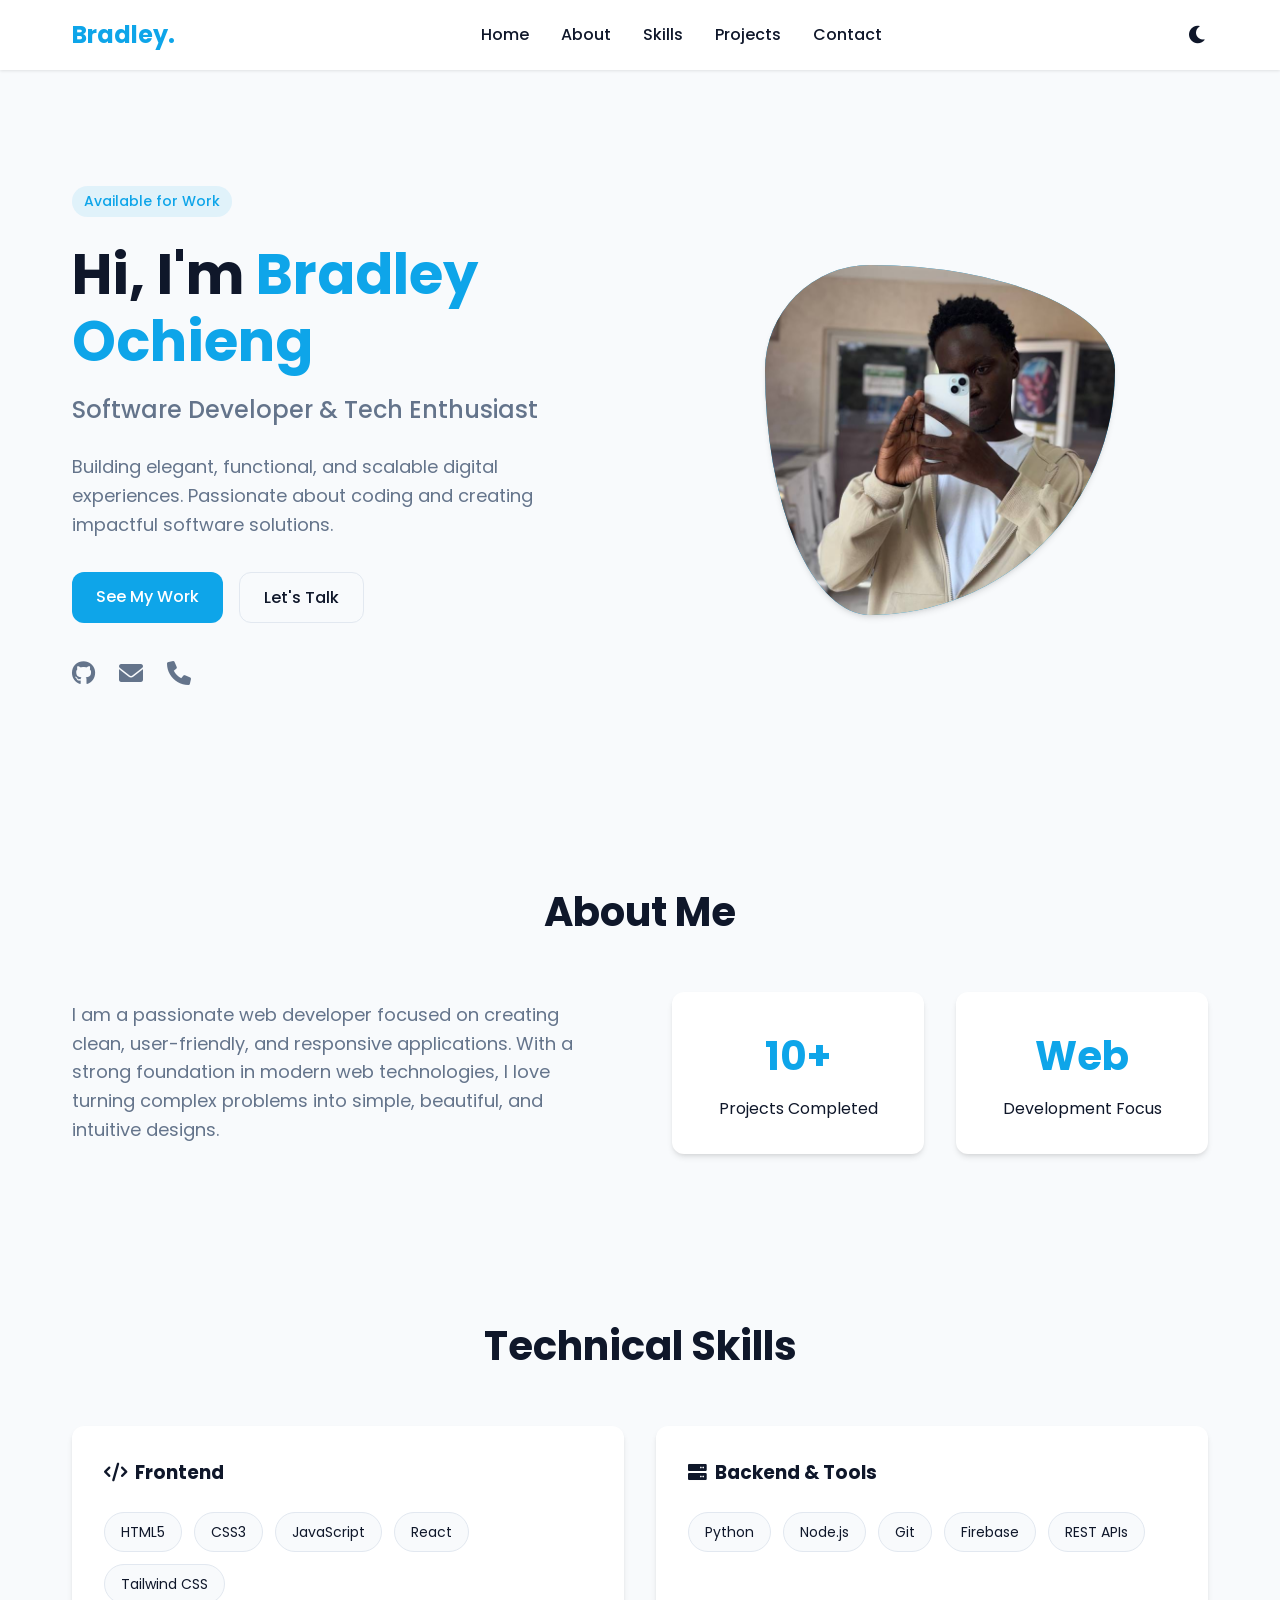
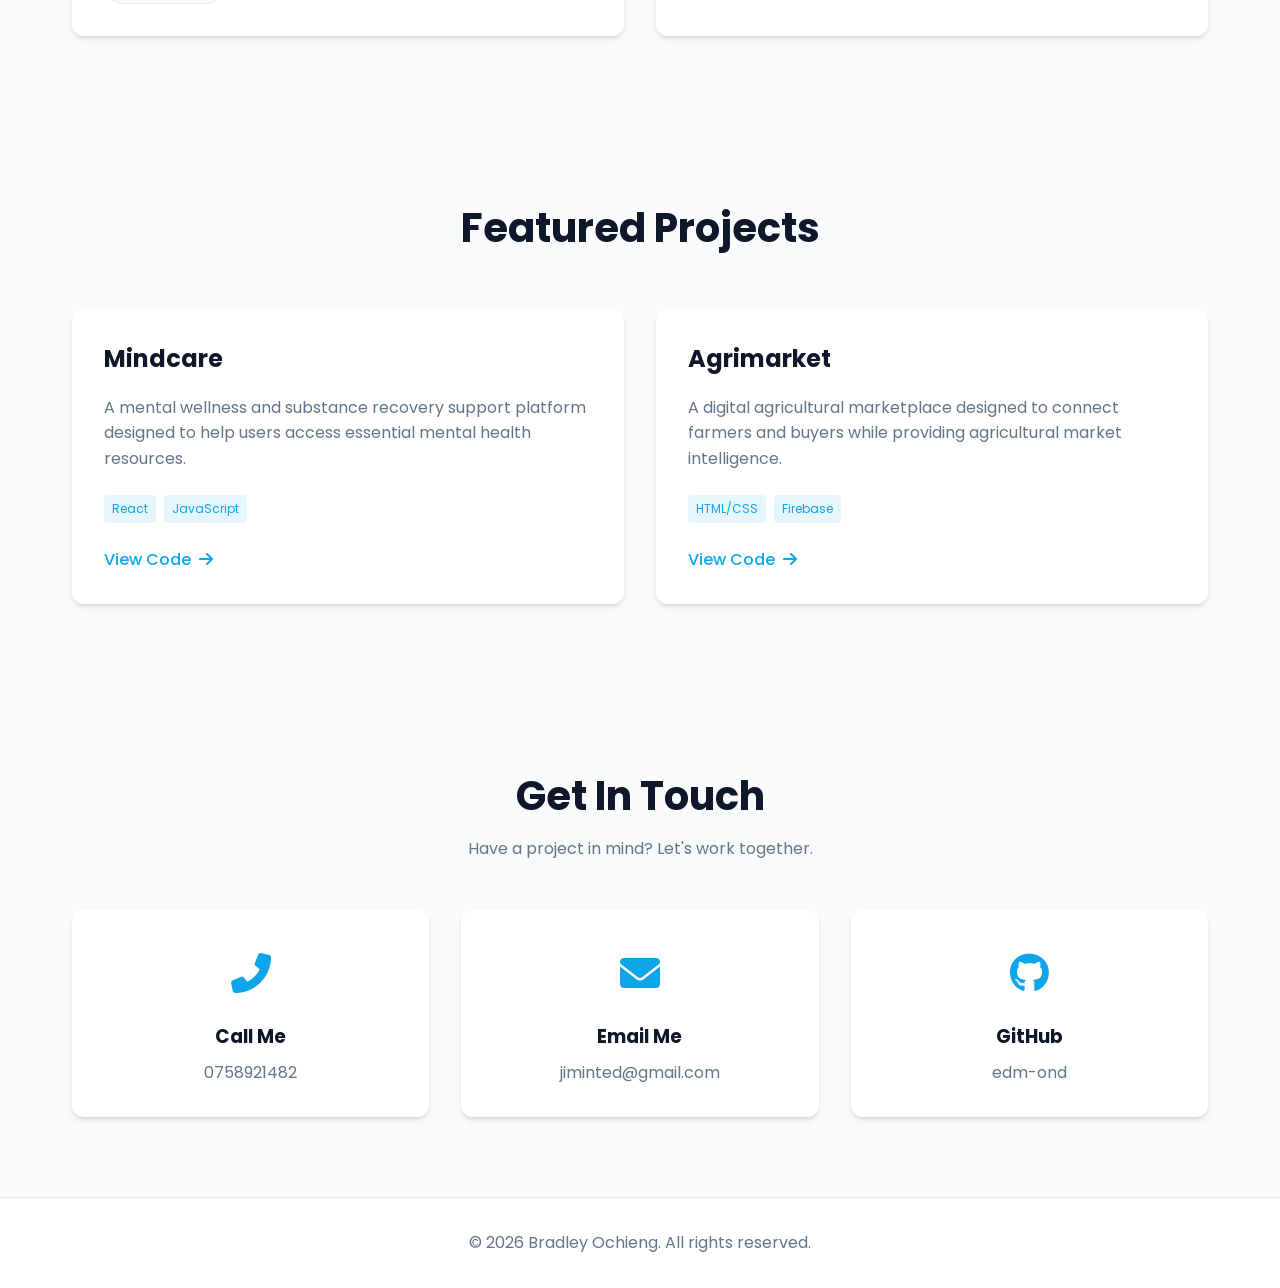
==== index.html @ 35cc216d "Add files via upload" ====
<!DOCTYPE html>
<html lang="en" data-theme="light">

<head>
    <meta charset="UTF-8">
    <meta name="viewport" content="width=device-width, initial-scale=1.0">
    <meta name="description" content="Bradley Ochieng - Web Developer and Software Engineer">
    <meta name="author" content="Bradley Ochieng">

    <title>Bradley Ochieng | Portfolio</title>
    <link rel="stylesheet" href="style.css">
    <link href="https://cdnjs.cloudflare.com/ajax/libs/font-awesome/6.0.0/css/all.min.css" rel="stylesheet">
</head>

<body>
    <header>
        <nav>
            <div class="logo"><a href="#home">Bradley.</a></div>
            <ul class="nav-links">
                <li><a href="#home">Home</a></li>
                <li><a href="#about">About</a></li>
                <li><a href="#skills">Skills</a></li>
                <li><a href="#projects">Projects</a></li>
                <li><a href="#contact">Contact</a></li>
            </ul>
            <div class="nav-controls">
                <button id="theme-toggle" class="theme-toggle" aria-label="Toggle dark mode">
                    <span class="theme-icon"><i class="fas fa-moon"></i></span>
                </button>
                <button class="menu-button" aria-label="Toggle navigation">☰</button>
            </div>
        </nav>
    </header>

    <main>
        <section id="home" class="hero">
            <div class="hero-content">
                <span class="badge">Available for Work</span>
                <h1>Hi, I'm <span class="highlight">Bradley Ochieng</span></h1>
                <h2>Software Developer & Tech Enthusiast</h2>
                <p class="summary">
                    Building elegant, functional, and scalable digital experiences. Passionate about coding and creating impactful software solutions.
                </p>
                <div class="hero-buttons">
                    <a href="#projects" class="btn btn-primary">See My Work</a>
                    <a href="#contact" class="btn btn-outline">Let's Talk</a>
                </div>
                <div class="social-links-hero">
                    <a href="https://github.com/edm-ond" target="_blank"><i class="fab fa-github"></i></a>
                    <a href="mailto:jiminted@gmail.com"><i class="fas fa-envelope"></i></a>
                    <a href="tel:0758921482"><i class="fas fa-phone"></i></a>
                </div>
            </div>
            <div class="hero-image">
                <div class="image-wrapper">
                    <img src="brad.jpeg" alt="Bradley Ochieng">
                </div>
            </div>
        </section>

        <section id="about" class="about">
            <div class="section-header">
                <h2>About Me</h2>
            </div>
            <div class="about-grid">
                <div class="about-text">
                    <p>I am a passionate web developer focused on creating clean, user-friendly, and responsive applications. With a strong foundation in modern web technologies, I love turning complex problems into simple, beautiful, and intuitive designs.</p>
                </div>
                <div class="about-stats">
                    <div class="stat-item">
                        <h3>10+</h3>
                        <p>Projects Completed</p>
                    </div>
                    <div class="stat-item">
                        <h3>Web</h3>
                        <p>Development Focus</p>
                    </div>
                </div>
            </div>
        </section>

        <section id="skills" class="skills">
            <div class="section-header">
                <h2>Technical Skills</h2>
            </div>
            <div class="skills-grid">
                <div class="skill-category">
                    <h3><i class="fas fa-code"></i> Frontend</h3>
                    <div class="skill-tags">
                        <span>HTML5</span>
                        <span>CSS3</span>
                        <span>JavaScript</span>
                        <span>React</span>
                        <span>Tailwind CSS</span>
                    </div>
                </div>
                <div class="skill-category">
                    <h3><i class="fas fa-server"></i> Backend & Tools</h3>
                    <div class="skill-tags">
                        <span>Python</span>
                        <span>Node.js</span>
                        <span>Git</span>
                        <span>Firebase</span>
                        <span>REST APIs</span>
                    </div>
                </div>
            </div>
        </section>

        <section id="projects" class="projects">
            <div class="section-header">
                <h2>Featured Projects</h2>
            </div>
            <div class="project-grid">
                <div class="project-card">
                    <div class="project-content">
                        <h3>Mindcare</h3>
                        <p>A mental wellness and substance recovery support platform designed to help users access essential mental health resources.</p>
                        <div class="tech-stack">
                            <span>React</span>
                            <span>JavaScript</span>
                        </div>
                        <a href="https://github.com/edm-ond" target="_blank" class="project-link">View Code <i class="fas fa-arrow-right"></i></a>
                    </div>
                </div>
                <div class="project-card">
                    <div class="project-content">
                        <h3>Agrimarket</h3>
                        <p>A digital agricultural marketplace designed to connect farmers and buyers while providing agricultural market intelligence.</p>
                        <div class="tech-stack">
                            <span>HTML/CSS</span>
                            <span>Firebase</span>
                        </div>
                        <a href="https://github.com/edm-ond" target="_blank" class="project-link">View Code <i class="fas fa-arrow-right"></i></a>
                    </div>
                </div>
            </div>
        </section>

        <section id="contact" class="contact">
            <div class="section-header">
                <h2>Get In Touch</h2>
                <p>Have a project in mind? Let's work together.</p>
            </div>
            <div class="contact-cards">
                <div class="contact-card">
                    <div class="icon"><i class="fas fa-phone-alt"></i></div>
                    <h3>Call Me</h3>
                    <a href="tel:0758921482">0758921482</a>
                </div>
                <div class="contact-card">
                    <div class="icon"><i class="fas fa-envelope"></i></div>
                    <h3>Email Me</h3>
                    <a href="mailto:jiminted@gmail.com">jiminted@gmail.com</a>
                </div>
                <div class="contact-card">
                    <div class="icon"><i class="fab fa-github"></i></div>
                    <h3>GitHub</h3>
                    <a href="https://github.com/edm-ond" target="_blank">edm-ond</a>
                </div>
            </div>
        </section>
    </main>

    <footer>
        <p>&copy; <span id="year"></span> Bradley Ochieng. All rights reserved.</p>
    </footer>

    <script src="script.js"></script>
</body>
</html>
---- style.css ----
@import url('https://fonts.googleapis.com/css2?family=Poppins:wght@300;400;500;600;700&display=swap');

:root {
    --primary: #0EA5E9; /* Sky Blue */
    --primary-hover: #0284C7;
    --bg: #F8FAFC;
    --surface: #FFFFFF;
    --text: #0F172A;
    --text-muted: #64748B;
    --border: #E2E8F0;
    --radius: 12px;
    --shadow: 0 4px 6px -1px rgb(0 0 0 / 0.1), 0 2px 4px -2px rgb(0 0 0 / 0.1);
}

[data-theme="dark"] {
    --bg: #0F172A;
    --surface: #1E293B;
    --text: #F8FAFC;
    --text-muted: #94A3B8;
    --border: #334155;
    --shadow: 0 4px 6px -1px rgb(0 0 0 / 0.5);
}

* {
    margin: 0;
    padding: 0;
    box-sizing: border-box;
}

body {
    font-family: 'Poppins', sans-serif;
    background-color: var(--bg);
    color: var(--text);
    line-height: 1.6;
    transition: background-color 0.3s, color 0.3s;
}

a {
    text-decoration: none;
    color: inherit;
}

ul {
    list-style: none;
}

/* HEADER */
header {
    position: fixed;
    top: 0;
    width: 100%;
    background-color: var(--surface);
    box-shadow: 0 1px 3px 0 rgb(0 0 0 / 0.1);
    z-index: 1000;
}

nav {
    max-width: 1200px;
    margin: 0 auto;
    padding: 1rem 2rem;
    display: flex;
    justify-content: space-between;
    align-items: center;
}

.logo a {
    font-size: 1.5rem;
    font-weight: 700;
    color: var(--primary);
}

.nav-links {
    display: flex;
    gap: 2rem;
    align-items: center;
}

.nav-links a {
    font-weight: 500;
    transition: color 0.2s;
}

.nav-links a:hover {
    color: var(--primary);
}

.nav-download-btn {
    background-color: var(--primary);
    color: white !important;
    padding: 0.5rem 1.25rem;
    border-radius: 9999px;
}

.nav-controls {
    display: flex;
    align-items: center;
    gap: 1rem;
}

.theme-toggle, .menu-button {
    background: none;
    border: none;
    color: var(--text);
    font-size: 1.25rem;
    cursor: pointer;
}

.menu-button {
    display: none;
}

/* MAIN LAYOUT */
main {
    padding-top: 80px;
}

section {
    max-width: 1200px;
    margin: 0 auto;
    padding: 5rem 2rem;
}

.section-header {
    text-align: center;
    margin-bottom: 3rem;
}

.section-header h2 {
    font-size: 2.5rem;
    color: var(--text);
    margin-bottom: 0.5rem;
}

.section-header p {
    color: var(--text-muted);
}

/* HERO */
.hero {
    display: flex;
    align-items: center;
    justify-content: space-between;
    gap: 4rem;
    min-height: 80vh;
}

.hero-content {
    flex: 1;
}

.badge {
    display: inline-block;
    padding: 0.25rem 0.75rem;
    background-color: rgba(14, 165, 233, 0.1);
    color: var(--primary);
    border-radius: 9999px;
    font-weight: 500;
    font-size: 0.875rem;
    margin-bottom: 1.5rem;
}

.hero h1 {
    font-size: 3.5rem;
    line-height: 1.2;
    margin-bottom: 1rem;
}

.highlight {
    color: var(--primary);
}

.hero h2 {
    font-size: 1.5rem;
    font-weight: 500;
    color: var(--text-muted);
    margin-bottom: 1.5rem;
}

.hero .summary {
    font-size: 1.125rem;
    color: var(--text-muted);
    margin-bottom: 2rem;
    max-width: 500px;
}

.hero-buttons {
    display: flex;
    gap: 1rem;
    margin-bottom: 2rem;
}

.btn {
    padding: 0.75rem 1.5rem;
    border-radius: var(--radius);
    font-weight: 500;
    cursor: pointer;
    transition: all 0.2s;
}

.btn-primary {
    background-color: var(--primary);
    color: white;
}

.btn-primary:hover {
    background-color: var(--primary-hover);
}

.btn-outline {
    border: 1px solid var(--border);
    color: var(--text);
}

.btn-outline:hover {
    background-color: var(--surface);
    border-color: var(--text);
}

.social-links-hero {
    display: flex;
    gap: 1.5rem;
    font-size: 1.5rem;
}

.social-links-hero a {
    color: var(--text-muted);
    transition: color 0.2s;
}

.social-links-hero a:hover {
    color: var(--primary);
}

.hero-image {
    flex: 1;
    display: flex;
    justify-content: center;
}

.image-wrapper {
    position: relative;
    width: 350px;
    height: 350px;
    border-radius: 30% 70% 70% 30% / 30% 30% 70% 70%;
    overflow: hidden;
    box-shadow: var(--shadow);
    background-color: var(--primary);
}

.image-wrapper img {
    width: 100%;
    height: 100%;
    object-fit: cover;
}

/* ABOUT */
.about-grid {
    display: grid;
    grid-template-columns: 1fr 1fr;
    gap: 4rem;
    align-items: center;
}

.about-text {
    font-size: 1.125rem;
    color: var(--text-muted);
}

.about-stats {
    display: grid;
    grid-template-columns: 1fr 1fr;
    gap: 2rem;
}

.stat-item {
    background-color: var(--surface);
    padding: 2rem;
    border-radius: var(--radius);
    text-align: center;
    box-shadow: var(--shadow);
}

.stat-item h3 {
    font-size: 2.5rem;
    color: var(--primary);
    margin-bottom: 0.5rem;
}

/* SKILLS */
.skills-grid {
    display: grid;
    grid-template-columns: repeat(auto-fit, minmax(300px, 1fr));
    gap: 2rem;
}

.skill-category {
    background-color: var(--surface);
    padding: 2rem;
    border-radius: var(--radius);
    box-shadow: var(--shadow);
}

.skill-category h3 {
    margin-bottom: 1.5rem;
    display: flex;
    align-items: center;
    gap: 0.5rem;
}

.skill-tags {
    display: flex;
    flex-wrap: wrap;
    gap: 0.75rem;
}

.skill-tags span {
    background-color: var(--bg);
    padding: 0.5rem 1rem;
    border-radius: 9999px;
    font-size: 0.875rem;
    border: 1px solid var(--border);
}

/* PROJECTS */
.project-grid {
    display: grid;
    grid-template-columns: repeat(auto-fit, minmax(350px, 1fr));
    gap: 2rem;
}

.project-card {
    background-color: var(--surface);
    border-radius: var(--radius);
    overflow: hidden;
    box-shadow: var(--shadow);
    transition: transform 0.3s;
}

.project-card:hover {
    transform: translateY(-5px);
}

.project-content {
    padding: 2rem;
}

.project-content h3 {
    font-size: 1.5rem;
    margin-bottom: 1rem;
}

.project-content p {
    color: var(--text-muted);
    margin-bottom: 1.5rem;
}

.tech-stack {
    display: flex;
    gap: 0.5rem;
    margin-bottom: 1.5rem;
}

.tech-stack span {
    font-size: 0.75rem;
    padding: 0.25rem 0.5rem;
    background-color: rgba(14, 165, 233, 0.1);
    color: var(--primary);
    border-radius: 4px;
}

.project-link {
    color: var(--primary);
    font-weight: 500;
    display: flex;
    align-items: center;
    gap: 0.5rem;
}

/* CONTACT */
.contact-cards {
    display: grid;
    grid-template-columns: repeat(auto-fit, minmax(250px, 1fr));
    gap: 2rem;
}

.contact-card {
    background-color: var(--surface);
    padding: 2rem;
    border-radius: var(--radius);
    text-align: center;
    box-shadow: var(--shadow);
}

.contact-card .icon {
    font-size: 2.5rem;
    color: var(--primary);
    margin-bottom: 1rem;
}

.contact-card h3 {
    margin-bottom: 0.5rem;
}

.contact-card a {
    color: var(--text-muted);
}

/* FOOTER */
footer {
    text-align: center;
    padding: 2rem;
    background-color: var(--surface);
    color: var(--text-muted);
    border-top: 1px solid var(--border);
}

/* RESPONSIVE */
@media (max-width: 768px) {
    .menu-button {
        display: block;
    }
    
    .nav-links {
        display: none;
        position: absolute;
        top: 100%;
        left: 0;
        width: 100%;
        background-color: var(--surface);
        flex-direction: column;
        padding: 2rem;
        box-shadow: var(--shadow);
    }
    
    .nav-links.active {
        display: flex;
    }

    .hero {
        flex-direction: column-reverse;
        text-align: center;
    }
    
    .hero-buttons, .social-links-hero {
        justify-content: center;
    }

    .about-grid {
        grid-template-columns: 1fr;
    }
}
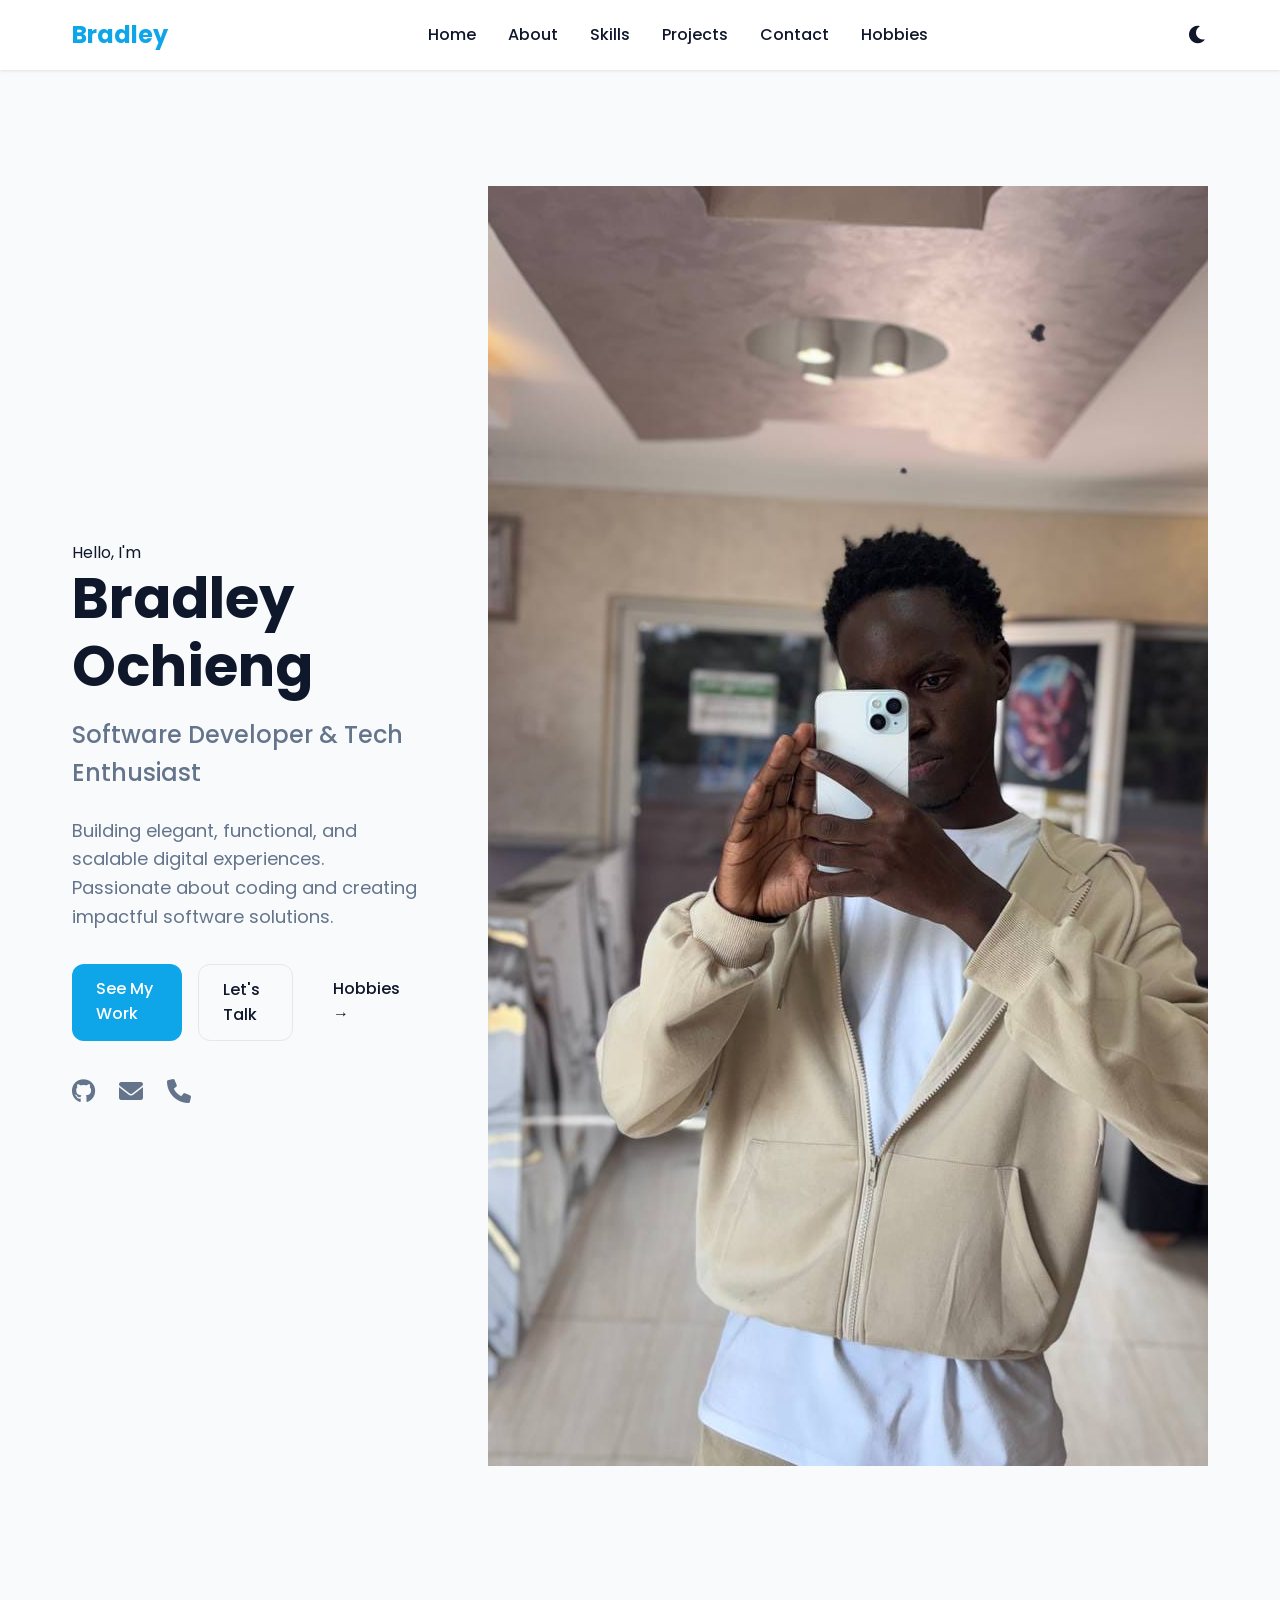
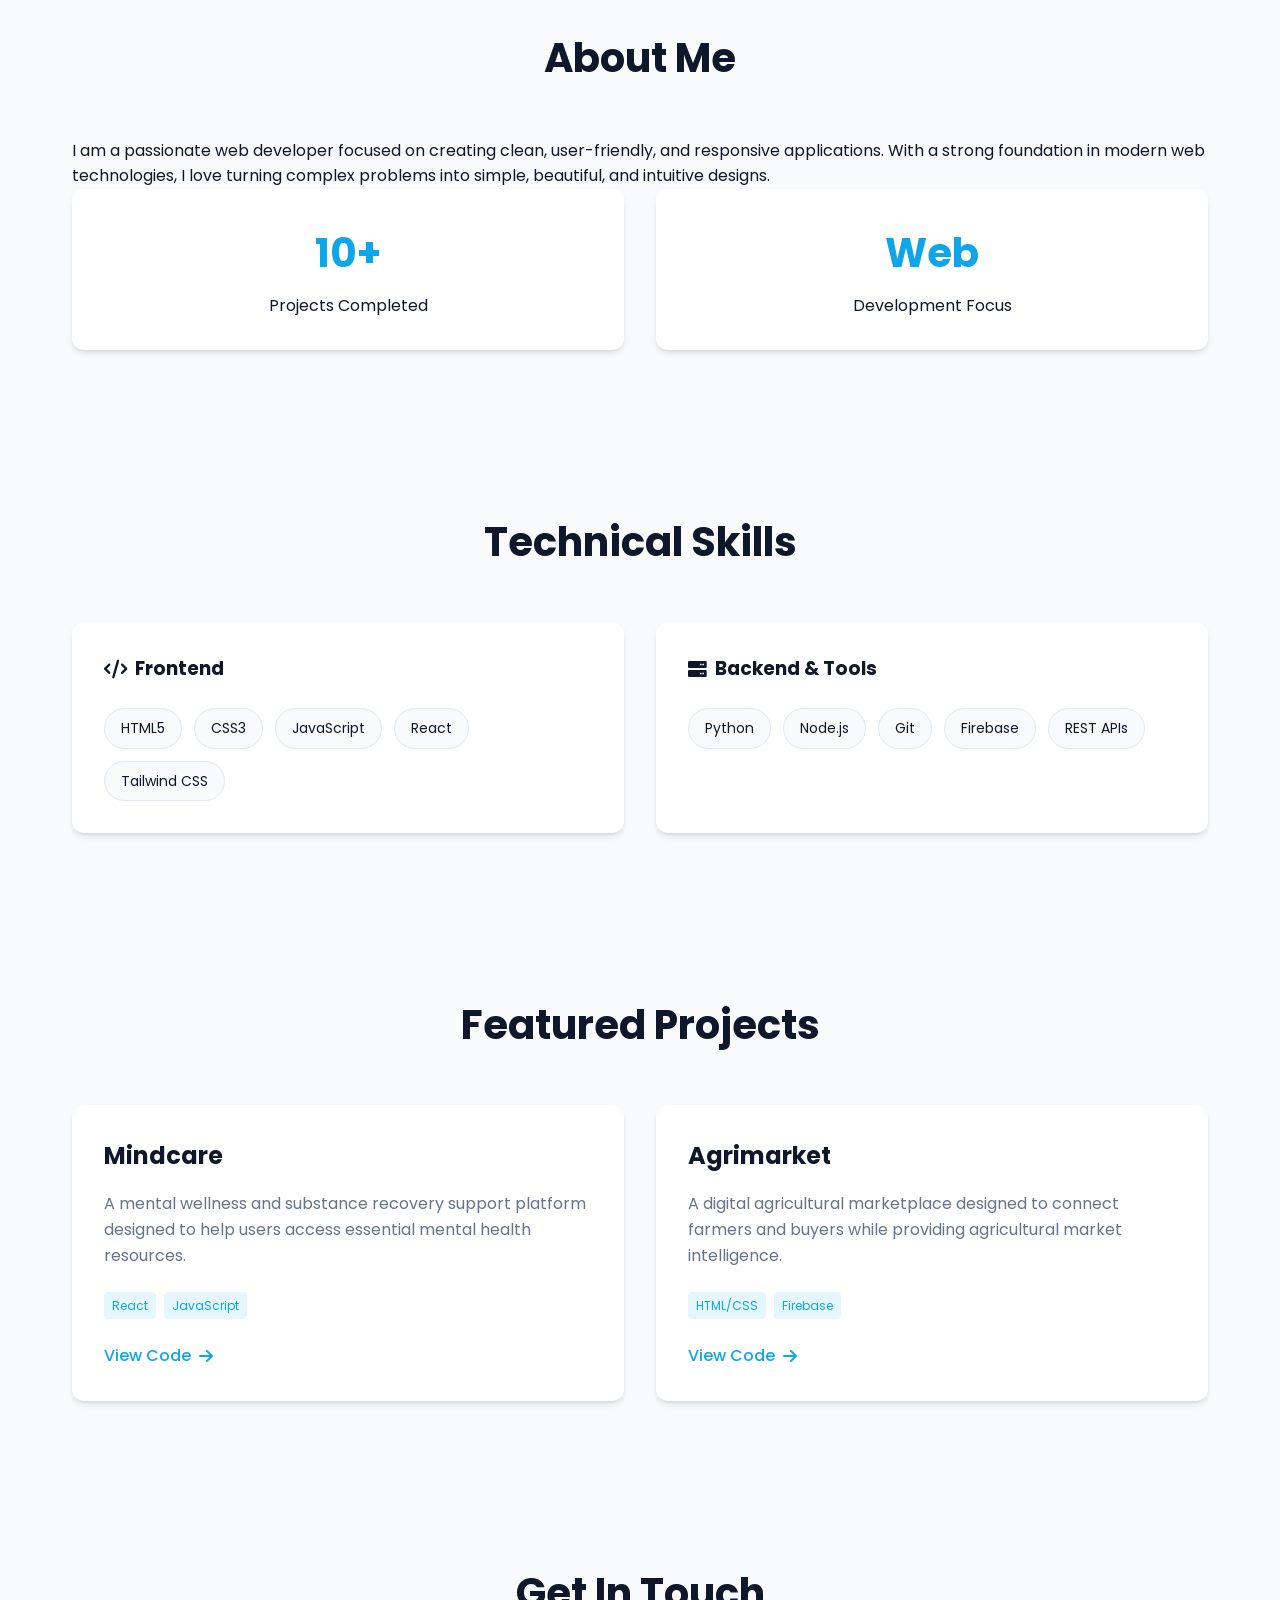
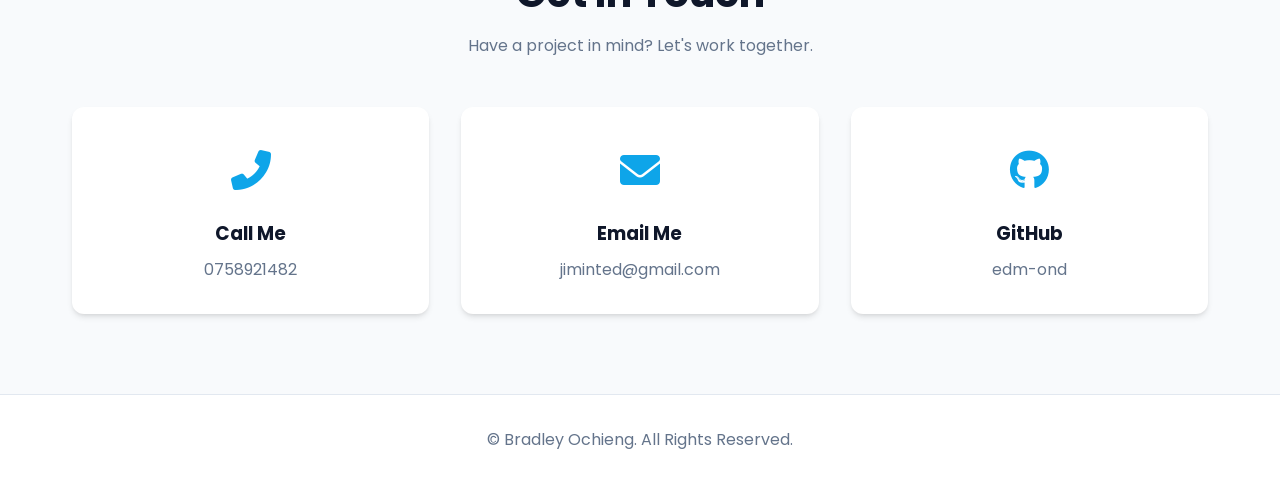
==== commit 6addc358: "Redesign Bradley portfolio homepage" ====
--- a/index.html
+++ b/index.html
@@ -1,171 +1,83 @@
 <!DOCTYPE html>
 <html lang="en" data-theme="light">
-
 <head>
     <meta charset="UTF-8">
     <meta name="viewport" content="width=device-width, initial-scale=1.0">
     <meta name="description" content="Bradley Ochieng - Web Developer and Software Engineer">
     <meta name="author" content="Bradley Ochieng">
-
     <title>Bradley Ochieng | Portfolio</title>
     <link rel="stylesheet" href="style.css">
     <link href="https://cdnjs.cloudflare.com/ajax/libs/font-awesome/6.0.0/css/all.min.css" rel="stylesheet">
 </head>
-
 <body>
     <header>
         <nav>
-            <div class="logo"><a href="#home">Bradley.</a></div>
+            <div class="logo"><a href="#home">Bradley</a></div>
+            <button class="menu-button" aria-label="Toggle navigation menu" aria-expanded="false">☰</button>
             <ul class="nav-links">
                 <li><a href="#home">Home</a></li>
                 <li><a href="#about">About</a></li>
                 <li><a href="#skills">Skills</a></li>
                 <li><a href="#projects">Projects</a></li>
                 <li><a href="#contact">Contact</a></li>
+                <li><a href="hobbies.html">Hobbies</a></li>
             </ul>
-            <div class="nav-controls">
-                <button id="theme-toggle" class="theme-toggle" aria-label="Toggle dark mode">
-                    <span class="theme-icon"><i class="fas fa-moon"></i></span>
-                </button>
-                <button class="menu-button" aria-label="Toggle navigation">☰</button>
-            </div>
+            <button id="theme-toggle" class="theme-toggle" aria-label="Toggle dark mode"><span class="theme-icon"><i class="fas fa-moon"></i></span></button>
         </nav>
     </header>
-
+    <div class="site-name-banner" aria-label="Bradley Ochieng"><p>Bradley Ochieng</p></div>
     <main>
         <section id="home" class="hero">
             <div class="hero-content">
-                <span class="badge">Available for Work</span>
-                <h1>Hi, I'm <span class="highlight">Bradley Ochieng</span></h1>
-                <h2>Software Developer & Tech Enthusiast</h2>
-                <p class="summary">
-                    Building elegant, functional, and scalable digital experiences. Passionate about coding and creating impactful software solutions.
-                </p>
+                <p class="greeting">Hello, I'm</p>
+                <h1>Bradley Ochieng</h1>
+                <h2>Software Developer &amp; Tech Enthusiast</h2>
+                <p class="summary">Building elegant, functional, and scalable digital experiences. Passionate about coding and creating impactful software solutions.</p>
                 <div class="hero-buttons">
                     <a href="#projects" class="btn btn-primary">See My Work</a>
                     <a href="#contact" class="btn btn-outline">Let's Talk</a>
+                    <a href="hobbies.html" class="btn btn-text">Hobbies →</a>
                 </div>
-                <div class="social-links-hero">
-                    <a href="https://github.com/edm-ond" target="_blank"><i class="fab fa-github"></i></a>
-                    <a href="mailto:jiminted@gmail.com"><i class="fas fa-envelope"></i></a>
-                    <a href="tel:0758921482"><i class="fas fa-phone"></i></a>
+                <div class="social-links-hero" aria-label="Bradley's links">
+                    <a href="https://github.com/edm-ond" target="_blank" rel="noopener" aria-label="GitHub"><i class="fab fa-github"></i></a>
+                    <a href="mailto:jiminted@gmail.com" aria-label="Email Bradley"><i class="fas fa-envelope"></i></a>
+                    <a href="tel:0758921482" aria-label="Call Bradley"><i class="fas fa-phone"></i></a>
                 </div>
             </div>
-            <div class="hero-image">
-                <div class="image-wrapper">
-                    <img src="brad.jpeg" alt="Bradley Ochieng">
-                </div>
+            <div class="hero-image"><img src="brad.jpeg" alt="Bradley Ochieng"></div>
+        </section>
+        <section id="about" class="about">
+            <div class="section-header"><h2>About Me</h2></div>
+            <div class="about-content"><p>I am a passionate web developer focused on creating clean, user-friendly, and responsive applications. With a strong foundation in modern web technologies, I love turning complex problems into simple, beautiful, and intuitive designs.</p></div>
+            <div class="about-stats">
+                <div class="stat-item"><h3>10+</h3><p>Projects Completed</p></div>
+                <div class="stat-item"><h3>Web</h3><p>Development Focus</p></div>
             </div>
         </section>
-
-        <section id="about" class="about">
-            <div class="section-header">
-                <h2>About Me</h2>
-            </div>
-            <div class="about-grid">
-                <div class="about-text">
-                    <p>I am a passionate web developer focused on creating clean, user-friendly, and responsive applications. With a strong foundation in modern web technologies, I love turning complex problems into simple, beautiful, and intuitive designs.</p>
-                </div>
-                <div class="about-stats">
-                    <div class="stat-item">
-                        <h3>10+</h3>
-                        <p>Projects Completed</p>
-                    </div>
-                    <div class="stat-item">
-                        <h3>Web</h3>
-                        <p>Development Focus</p>
-                    </div>
-                </div>
+        <section id="skills" class="skills">
+            <div class="section-header"><h2>Technical Skills</h2></div>
+            <div class="skills-grid">
+                <div class="skill-category"><h3><i class="fas fa-code"></i> Frontend</h3><div class="skill-tags"><span>HTML5</span><span>CSS3</span><span>JavaScript</span><span>React</span><span>Tailwind CSS</span></div></div>
+                <div class="skill-category"><h3><i class="fas fa-server"></i> Backend &amp; Tools</h3><div class="skill-tags"><span>Python</span><span>Node.js</span><span>Git</span><span>Firebase</span><span>REST APIs</span></div></div>
             </div>
         </section>
-
-        <section id="skills" class="skills">
-            <div class="section-header">
-                <h2>Technical Skills</h2>
-            </div>
-            <div class="skills-grid">
-                <div class="skill-category">
-                    <h3><i class="fas fa-code"></i> Frontend</h3>
-                    <div class="skill-tags">
-                        <span>HTML5</span>
-                        <span>CSS3</span>
-                        <span>JavaScript</span>
-                        <span>React</span>
-                        <span>Tailwind CSS</span>
-                    </div>
-                </div>
-                <div class="skill-category">
-                    <h3><i class="fas fa-server"></i> Backend & Tools</h3>
-                    <div class="skill-tags">
-                        <span>Python</span>
-                        <span>Node.js</span>
-                        <span>Git</span>
-                        <span>Firebase</span>
-                        <span>REST APIs</span>
-                    </div>
-                </div>
+        <section id="projects" class="projects">
+            <div class="section-header"><h2>Featured Projects</h2></div>
+            <div class="project-grid">
+                <article class="project-card"><div class="project-content"><h3>Mindcare</h3><p>A mental wellness and substance recovery support platform designed to help users access essential mental health resources.</p><div class="tech-stack"><span>React</span><span>JavaScript</span></div><a href="https://github.com/edm-ond" target="_blank" rel="noopener" class="project-link">View Code <i class="fas fa-arrow-right"></i></a></div></article>
+                <article class="project-card"><div class="project-content"><h3>Agrimarket</h3><p>A digital agricultural marketplace designed to connect farmers and buyers while providing agricultural market intelligence.</p><div class="tech-stack"><span>HTML/CSS</span><span>Firebase</span></div><a href="https://github.com/edm-ond" target="_blank" rel="noopener" class="project-link">View Code <i class="fas fa-arrow-right"></i></a></div></article>
             </div>
         </section>
-
-        <section id="projects" class="projects">
-            <div class="section-header">
-                <h2>Featured Projects</h2>
-            </div>
-            <div class="project-grid">
-                <div class="project-card">
-                    <div class="project-content">
-                        <h3>Mindcare</h3>
-                        <p>A mental wellness and substance recovery support platform designed to help users access essential mental health resources.</p>
-                        <div class="tech-stack">
-                            <span>React</span>
-                            <span>JavaScript</span>
-                        </div>
-                        <a href="https://github.com/edm-ond" target="_blank" class="project-link">View Code <i class="fas fa-arrow-right"></i></a>
-                    </div>
-                </div>
-                <div class="project-card">
-                    <div class="project-content">
-                        <h3>Agrimarket</h3>
-                        <p>A digital agricultural marketplace designed to connect farmers and buyers while providing agricultural market intelligence.</p>
-                        <div class="tech-stack">
-                            <span>HTML/CSS</span>
-                            <span>Firebase</span>
-                        </div>
-                        <a href="https://github.com/edm-ond" target="_blank" class="project-link">View Code <i class="fas fa-arrow-right"></i></a>
-                    </div>
-                </div>
-            </div>
-        </section>
-
         <section id="contact" class="contact">
-            <div class="section-header">
-                <h2>Get In Touch</h2>
-                <p>Have a project in mind? Let's work together.</p>
-            </div>
+            <div class="section-header"><h2>Get In Touch</h2><p>Have a project in mind? Let's work together.</p></div>
             <div class="contact-cards">
-                <div class="contact-card">
-                    <div class="icon"><i class="fas fa-phone-alt"></i></div>
-                    <h3>Call Me</h3>
-                    <a href="tel:0758921482">0758921482</a>
-                </div>
-                <div class="contact-card">
-                    <div class="icon"><i class="fas fa-envelope"></i></div>
-                    <h3>Email Me</h3>
-                    <a href="mailto:jiminted@gmail.com">jiminted@gmail.com</a>
-                </div>
-                <div class="contact-card">
-                    <div class="icon"><i class="fab fa-github"></i></div>
-                    <h3>GitHub</h3>
-                    <a href="https://github.com/edm-ond" target="_blank">edm-ond</a>
-                </div>
+                <div class="contact-card"><div class="icon"><i class="fas fa-phone-alt"></i></div><h3>Call Me</h3><a href="tel:0758921482">0758921482</a></div>
+                <div class="contact-card"><div class="icon"><i class="fas fa-envelope"></i></div><h3>Email Me</h3><a href="mailto:jiminted@gmail.com">jiminted@gmail.com</a></div>
+                <div class="contact-card"><div class="icon"><i class="fab fa-github"></i></div><h3>GitHub</h3><a href="https://github.com/edm-ond" target="_blank" rel="noopener">edm-ond</a></div>
             </div>
         </section>
     </main>
-
-    <footer>
-        <p>&copy; <span id="year"></span> Bradley Ochieng. All rights reserved.</p>
-    </footer>
-
+    <footer><div class="footer-bottom"><p id="copyright-year">&copy; Bradley Ochieng. All Rights Reserved.</p></div></footer>
     <script src="script.js"></script>
 </body>
 </html>
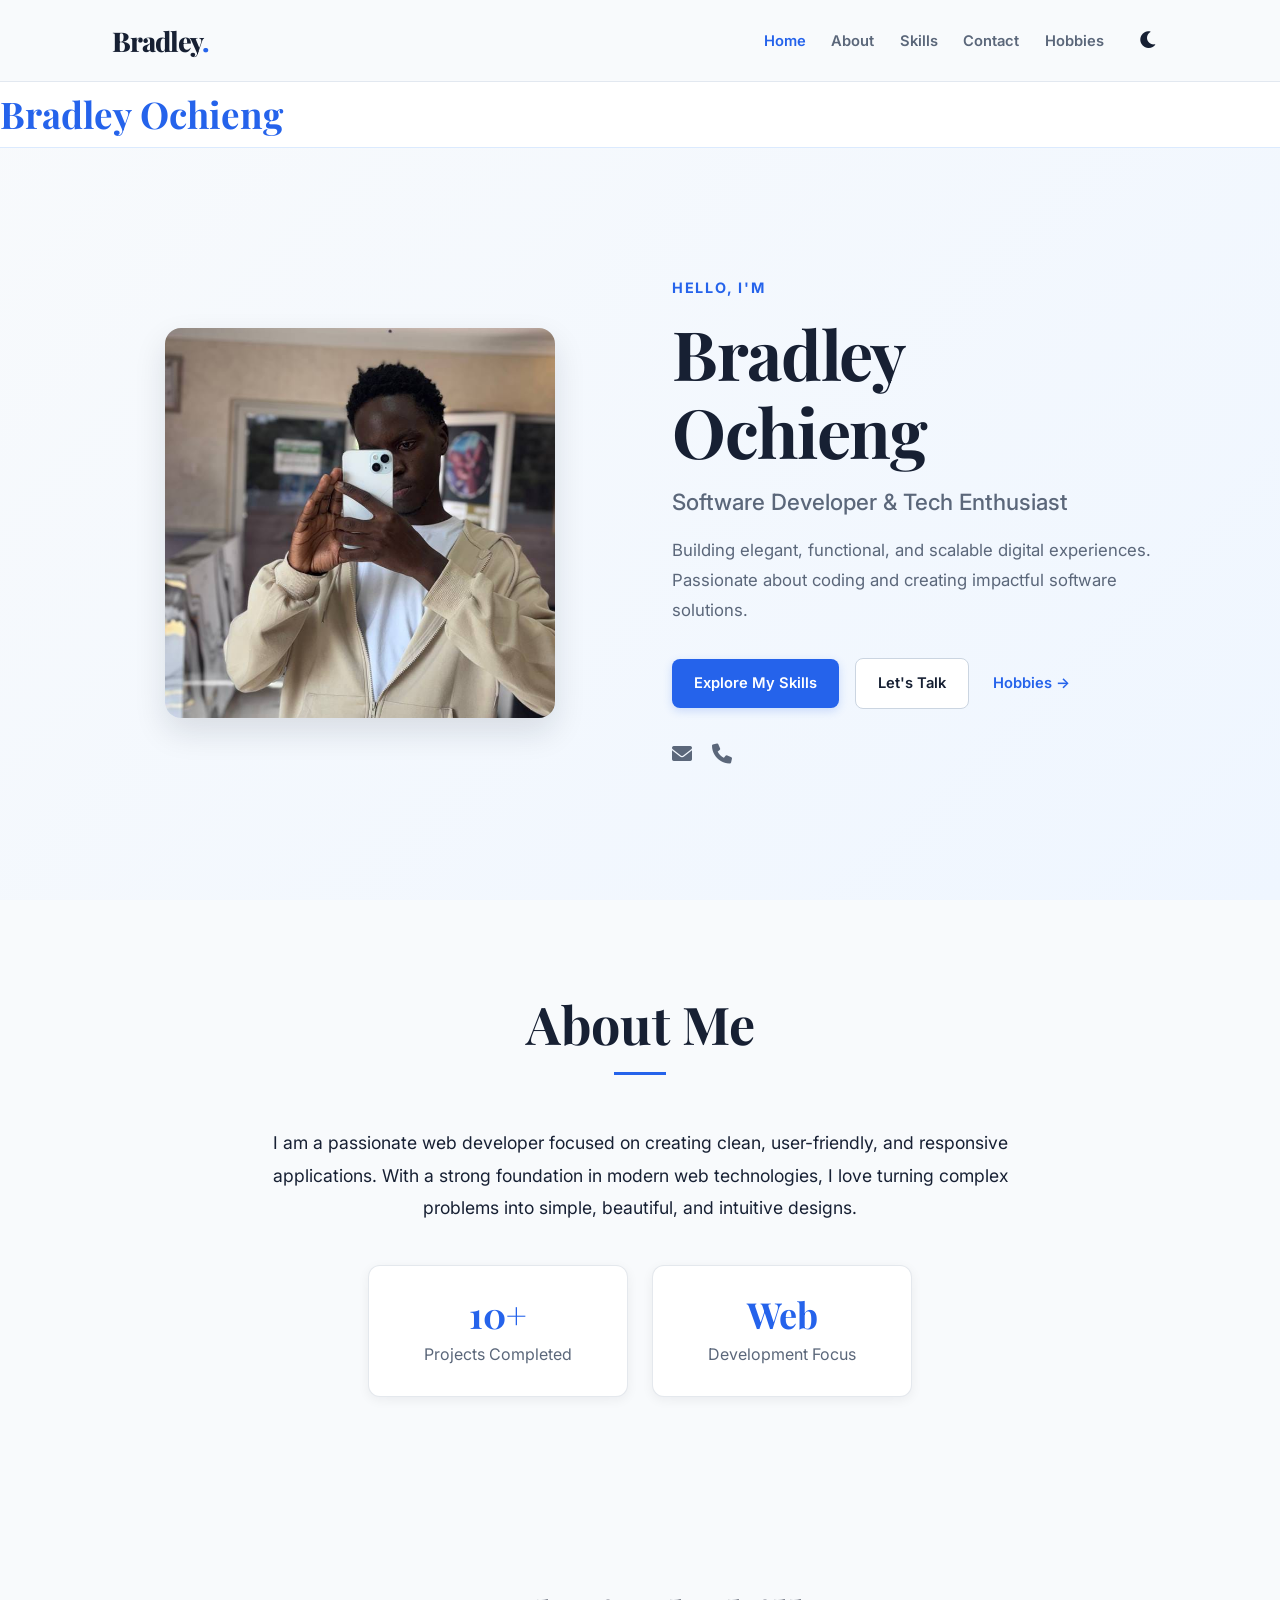
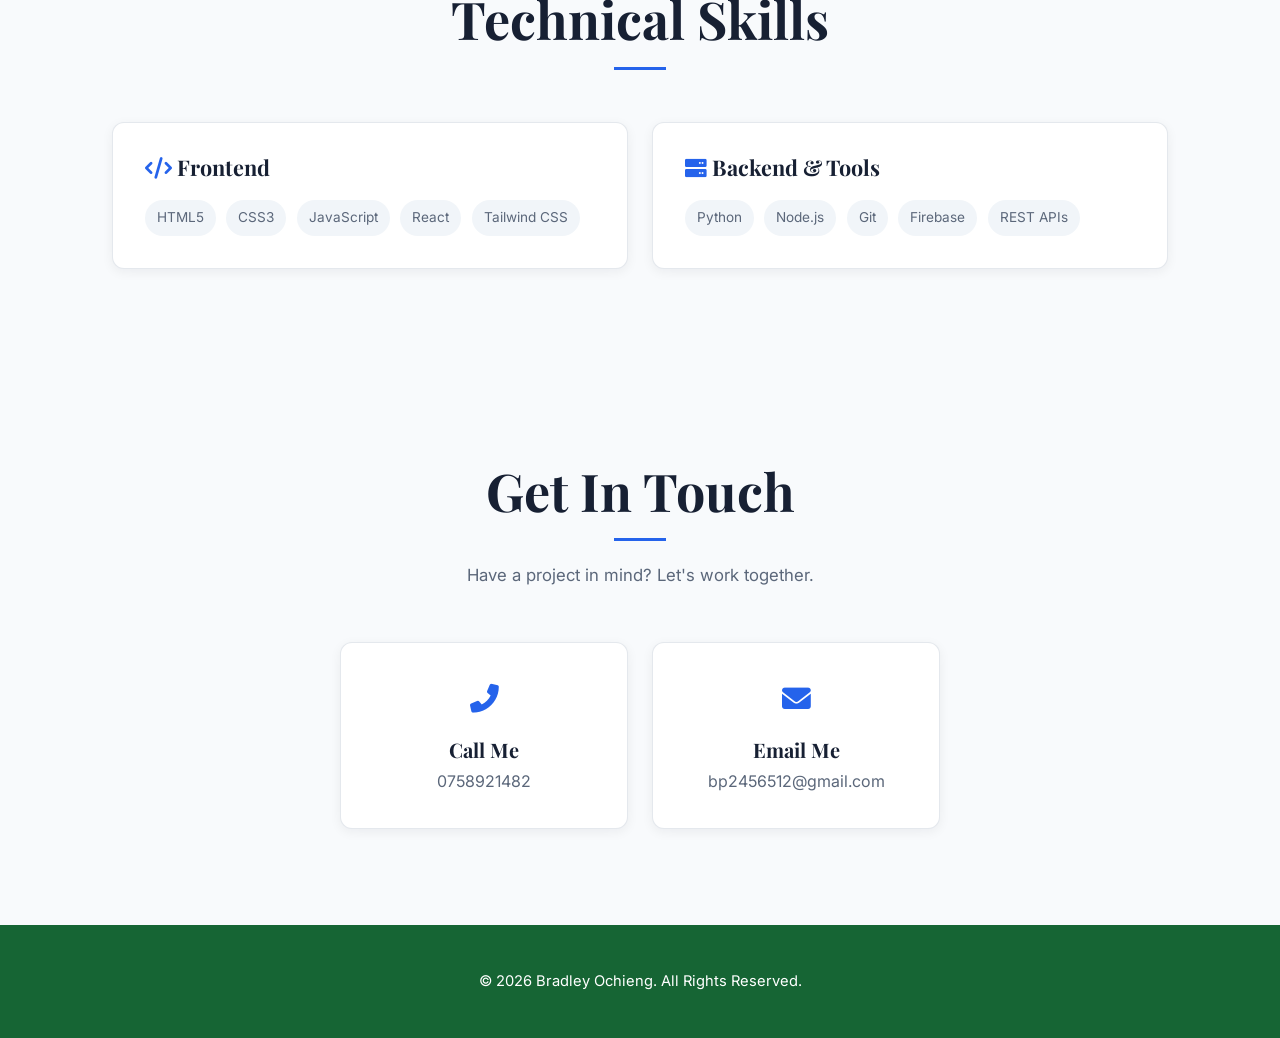
==== commit fc663463: "Update Bradley portfolio contact and styling" ====
--- a/index.html
+++ b/index.html
@@ -18,7 +18,6 @@
                 <li><a href="#home">Home</a></li>
                 <li><a href="#about">About</a></li>
                 <li><a href="#skills">Skills</a></li>
-                <li><a href="#projects">Projects</a></li>
                 <li><a href="#contact">Contact</a></li>
                 <li><a href="hobbies.html">Hobbies</a></li>
             </ul>
@@ -34,13 +33,12 @@
                 <h2>Software Developer &amp; Tech Enthusiast</h2>
                 <p class="summary">Building elegant, functional, and scalable digital experiences. Passionate about coding and creating impactful software solutions.</p>
                 <div class="hero-buttons">
-                    <a href="#projects" class="btn btn-primary">See My Work</a>
+                    <a href="#skills" class="btn btn-primary">Explore My Skills</a>
                     <a href="#contact" class="btn btn-outline">Let's Talk</a>
                     <a href="hobbies.html" class="btn btn-text">Hobbies →</a>
                 </div>
-                <div class="social-links-hero" aria-label="Bradley's links">
-                    <a href="https://github.com/edm-ond" target="_blank" rel="noopener" aria-label="GitHub"><i class="fab fa-github"></i></a>
-                    <a href="mailto:jiminted@gmail.com" aria-label="Email Bradley"><i class="fas fa-envelope"></i></a>
+                <div class="social-links-hero" aria-label="Contact Bradley">
+                    <a href="mailto:bp2456512@gmail.com" aria-label="Email Bradley"><i class="fas fa-envelope"></i></a>
                     <a href="tel:0758921482" aria-label="Call Bradley"><i class="fas fa-phone"></i></a>
                 </div>
             </div>
@@ -61,19 +59,11 @@
                 <div class="skill-category"><h3><i class="fas fa-server"></i> Backend &amp; Tools</h3><div class="skill-tags"><span>Python</span><span>Node.js</span><span>Git</span><span>Firebase</span><span>REST APIs</span></div></div>
             </div>
         </section>
-        <section id="projects" class="projects">
-            <div class="section-header"><h2>Featured Projects</h2></div>
-            <div class="project-grid">
-                <article class="project-card"><div class="project-content"><h3>Mindcare</h3><p>A mental wellness and substance recovery support platform designed to help users access essential mental health resources.</p><div class="tech-stack"><span>React</span><span>JavaScript</span></div><a href="https://github.com/edm-ond" target="_blank" rel="noopener" class="project-link">View Code <i class="fas fa-arrow-right"></i></a></div></article>
-                <article class="project-card"><div class="project-content"><h3>Agrimarket</h3><p>A digital agricultural marketplace designed to connect farmers and buyers while providing agricultural market intelligence.</p><div class="tech-stack"><span>HTML/CSS</span><span>Firebase</span></div><a href="https://github.com/edm-ond" target="_blank" rel="noopener" class="project-link">View Code <i class="fas fa-arrow-right"></i></a></div></article>
-            </div>
-        </section>
         <section id="contact" class="contact">
             <div class="section-header"><h2>Get In Touch</h2><p>Have a project in mind? Let's work together.</p></div>
             <div class="contact-cards">
                 <div class="contact-card"><div class="icon"><i class="fas fa-phone-alt"></i></div><h3>Call Me</h3><a href="tel:0758921482">0758921482</a></div>
-                <div class="contact-card"><div class="icon"><i class="fas fa-envelope"></i></div><h3>Email Me</h3><a href="mailto:jiminted@gmail.com">jiminted@gmail.com</a></div>
-                <div class="contact-card"><div class="icon"><i class="fab fa-github"></i></div><h3>GitHub</h3><a href="https://github.com/edm-ond" target="_blank" rel="noopener">edm-ond</a></div>
+                <div class="contact-card"><div class="icon"><i class="fas fa-envelope"></i></div><h3>Email Me</h3><a href="mailto:bp2456512@gmail.com">bp2456512@gmail.com</a></div>
             </div>
         </section>
     </main>
--- a/style.css
+++ b/style.css
@@ -1,451 +1,132 @@
-@import url('https://fonts.googleapis.com/css2?family=Poppins:wght@300;400;500;600;700&display=swap');
+@import url('https://fonts.googleapis.com/css2?family=Inter:wght@400;500;600;700&family=Playfair+Display:wght@600;700;800&display=swap');
 
 :root {
-    --primary: #0EA5E9; /* Sky Blue */
-    --primary-hover: #0284C7;
-    --bg: #F8FAFC;
-    --surface: #FFFFFF;
-    --text: #0F172A;
-    --text-muted: #64748B;
-    --border: #E2E8F0;
+    --primary: #2563eb;
+    --primary-dark: #1d4ed8;
+    --primary-light: #dbeafe;
+    --background: #f8fafc;
+    --background-grad: linear-gradient(135deg, #f8fafc 0%, #eff6ff 100%);
+    --surface: #ffffff;
+    --surface-light: #f1f5f9;
+    --text: #172033;
+    --text-muted: #5b677a;
+    --footer: #166534;
+    --footer-dark: #14532d;
+    --footer-text: #ffffff;
+    --shadow-sm: 0 3px 12px rgba(15, 23, 42, .06);
+    --shadow-md: 0 8px 24px rgba(15, 23, 42, .09);
+    --shadow-lg: 0 14px 32px rgba(15, 23, 42, .12);
     --radius: 12px;
-    --shadow: 0 4px 6px -1px rgb(0 0 0 / 0.1), 0 2px 4px -2px rgb(0 0 0 / 0.1);
 }
 
 [data-theme="dark"] {
-    --bg: #0F172A;
-    --surface: #1E293B;
-    --text: #F8FAFC;
-    --text-muted: #94A3B8;
-    --border: #334155;
-    --shadow: 0 4px 6px -1px rgb(0 0 0 / 0.5);
+    --background: #101827;
+    --background-grad: linear-gradient(135deg, #101827 0%, #172033 100%);
+    --surface: #1e293b;
+    --surface-light: #293548;
+    --text: #f8fafc;
+    --text-muted: #cbd5e1;
+    --primary: #93c5fd;
+    --primary-dark: #bfdbfe;
+    --primary-light: #1e3a5f;
+    --footer: #14532d;
+    --footer-dark: #0f3d22;
+    --shadow-sm: 0 3px 12px rgba(0, 0, 0, .24);
+    --shadow-md: 0 8px 24px rgba(0, 0, 0, .32);
+    --shadow-lg: 0 14px 32px rgba(0, 0, 0, .4);
 }
 
-* {
-    margin: 0;
-    padding: 0;
-    box-sizing: border-box;
+* { margin: 0; padding: 0; box-sizing: border-box; }
+html { scroll-behavior: smooth; scroll-padding-top: 90px; }
+body { font-family: Inter, sans-serif; background-color: var(--background); background-image: var(--background-grad); background-attachment: fixed; color: var(--text); line-height: 1.7; }
+img { max-width: 100%; display: block; }
+a { text-decoration: none; color: inherit; }
+ul { list-style: none; }
+h1, h2, h3 { font-family: 'Playfair Display', serif; line-height: 1.15; color: var(--text); }
+
+header { position: sticky; top: 0; z-index: 1000; background-color: rgba(248, 250, 252, .94); border-bottom: 1px solid #e2e8f0; backdrop-filter: blur(10px); }
+[data-theme="dark"] header { background-color: rgba(16, 24, 39, .94); border-color: #334155; }
+nav { max-width: 1120px; margin: 0 auto; padding: 1.1rem 2rem; display: flex; align-items: center; gap: 1.5rem; }
+.logo { margin-right: auto; }
+.logo a { font-family: 'Playfair Display', serif; font-size: 1.7rem; font-weight: 800; letter-spacing: -.04em; }
+.logo a::after { content: "."; color: var(--primary); }
+.nav-links { display: flex; align-items: center; gap: 1.6rem; }
+.nav-links a { font-size: .92rem; font-weight: 600; color: var(--text-muted); }
+.nav-links a:hover, .nav-links a.active { color: var(--primary); }
+.theme-toggle, .menu-button { background: transparent; border: 0; color: var(--text); font-size: 1.2rem; cursor: pointer; width: 40px; height: 40px; }
+.menu-button { display: none; font-size: 1.5rem; }
+.site-name-banner { overflow: hidden; white-space: nowrap; padding: .65rem 0; background: var(--surface); border-bottom: 1px solid #dbeafe; }
+.site-name-banner p { display: inline-block; font-family: 'Playfair Display', serif; font-size: 2.3rem; font-weight: 700; line-height: 1.15; color: var(--primary); animation: name-slide 10s ease-in-out infinite alternate; }
+@keyframes name-slide { from { transform: translateX(0); } to { transform: translateX(calc(100vw - 100%)); } }
+
+section { max-width: 1120px; margin: 0 auto; padding: 6rem 2rem; }
+.section-header { text-align: center; margin-bottom: 3.25rem; }
+.section-header h1, .section-header h2 { font-size: clamp(2.25rem, 5vw, 3.25rem); }
+.section-header h1::after, .section-header h2::after { content: ""; display: block; width: 52px; height: 3px; background: var(--primary); margin: 18px auto 0; }
+.section-header p { margin-top: 1.25rem; color: var(--text-muted); font-size: 1.05rem; }
+.hero { display: flex; flex-direction: row-reverse; align-items: center; justify-content: space-between; gap: 4rem; min-height: calc(100vh - 150px); }
+.hero-content { flex: 1; max-width: 580px; }
+.greeting { font-size: .9rem; font-weight: 700; color: var(--primary); margin-bottom: .8rem; letter-spacing: .12em; text-transform: uppercase; }
+.hero h1 { font-size: clamp(3rem, 6vw, 4.25rem); letter-spacing: -.02em; margin-bottom: 1.2rem; }
+.hero h2 { font-family: Inter, sans-serif; font-size: clamp(1.1rem, 2.5vw, 1.4rem); font-weight: 500; color: var(--text-muted); margin-bottom: 1.25rem; }
+.summary { font-size: 1.05rem; color: var(--text-muted); margin-bottom: 2rem; line-height: 1.8; }
+.hero-buttons { display: flex; flex-wrap: wrap; gap: 1rem; align-items: center; margin-bottom: 1.75rem; }
+.btn { display: inline-flex; align-items: center; justify-content: center; padding: 12px 22px; border-radius: 8px; font-weight: 600; font-size: .92rem; transition: background-color .2s, color .2s, transform .2s; }
+.btn:hover { transform: translateY(-1px); }
+.btn-primary { background: var(--primary); color: #ffffff; box-shadow: 0 3px 10px rgba(37, 99, 235, .2); }
+.btn-primary:hover { background: var(--primary-dark); }
+.btn-outline { background: var(--surface); color: var(--text); border: 1px solid #cbd5e1; }
+.btn-text { color: var(--primary); padding: 12px 8px; }
+.social-links-hero { display: flex; gap: 1.25rem; font-size: 1.25rem; color: var(--text-muted); }
+.social-links-hero a:hover { color: var(--primary); }
+.hero-image { flex: 1; display: flex; justify-content: center; }
+.hero-image img { width: 100%; max-width: 390px; aspect-ratio: 1; object-fit: cover; border-radius: 16px; box-shadow: var(--shadow-lg); }
+
+.about-content { max-width: 800px; margin: 0 auto 2.5rem; text-align: center; font-size: 1.1rem; line-height: 1.85; }
+.about-stats { display: grid; grid-template-columns: repeat(2, minmax(0, 260px)); justify-content: center; gap: 1.5rem; }
+.stat-item, .skill-category, .contact-card { background: var(--surface); border: 1px solid rgba(148, 163, 184, .25); border-radius: var(--radius); box-shadow: var(--shadow-sm); }
+.stat-item { padding: 1.75rem; text-align: center; }
+.stat-item h3 { font-size: 2.25rem; color: var(--primary); margin-bottom: .35rem; }
+.stat-item p { color: var(--text-muted); }
+.skills-grid, .contact-cards { display: grid; gap: 1.5rem; }
+.skills-grid { grid-template-columns: repeat(auto-fit, minmax(280px, 1fr)); }
+.skill-category { padding: 2rem; }
+.skill-category h3 { font-size: 1.35rem; margin-bottom: 1.25rem; }
+.skill-category h3 i { color: var(--primary); }
+.skill-tags { display: flex; flex-wrap: wrap; gap: .65rem; }
+.skill-tags span { padding: .4rem .75rem; border-radius: 999px; background: var(--surface-light); color: var(--text-muted); font-size: .85rem; }
+.contact-cards { grid-template-columns: repeat(auto-fit, minmax(220px, 1fr)); max-width: 600px; margin: 0 auto; }
+.contact-card { padding: 2rem; text-align: center; }
+.contact-card .icon { font-size: 1.8rem; color: var(--primary); margin-bottom: .9rem; }
+.contact-card h3 { margin-bottom: .45rem; font-size: 1.25rem; }
+.contact-card a { color: var(--text-muted); overflow-wrap: anywhere; }
+.contact-card a:hover { color: var(--primary); }
+
+footer { padding: 2.75rem 2rem; background: var(--footer); color: var(--footer-text); }
+.footer-bottom { max-width: 1120px; margin: 0 auto; text-align: center; font-size: .92rem; }
+.hobbies-page { background-color: #eaf6ff; background-image: none; }
+.hobbies-content { max-width: 760px; margin: 0 auto; padding: 2.5rem; background: rgba(255, 255, 255, .86); border: 1px solid #cfe7fa; border-radius: var(--radius); box-shadow: var(--shadow-sm); }
+[data-theme="dark"] .hobbies-content { background: rgba(30, 41, 59, .94); border-color: #475569; }
+.hobbies-content h2 { margin-top: 2rem; font-size: 1.5rem; }
+.hobbies-content h2:first-child { margin-top: 0; }
+.hobby-list { margin: 1rem 0 0; padding-left: 1.5rem; }
+.hobby-list li { margin-bottom: .85rem; }
+.hobby-list-ordered { list-style: decimal; }
+.hobby-list-unordered { list-style: disc; }
+.suggestion-label, .hobby-note { color: var(--text-muted); font-family: Inter, sans-serif; font-size: .95rem; }
+.hobby-note { margin-top: .75rem; }
+
+@media (prefers-reduced-motion: reduce) { html { scroll-behavior: auto; } .site-name-banner p, .btn { animation: none; transition: none; } }
+@media (max-width: 768px) {
+    nav { padding: 1rem 1.5rem; gap: .5rem; }
+    .menu-button { display: block; order: 3; }
+    .theme-toggle { order: 2; }
+    .nav-links { position: fixed; top: 70px; left: 0; width: 100%; background: var(--surface); flex-direction: column; align-items: center; padding: 2rem; gap: 1.35rem; box-shadow: var(--shadow-md); display: none; z-index: 999; }
+    .nav-links.active { display: flex; }
+    .hero { flex-direction: column-reverse; text-align: center; gap: 2.5rem; padding-top: 3rem; }
+    .hero-buttons, .social-links-hero { justify-content: center; }
+    .about-stats { grid-template-columns: 1fr; }
+    .site-name-banner p { font-size: 2rem; }
+    .hobbies-content { padding: 1.75rem; }
 }
-
-body {
-    font-family: 'Poppins', sans-serif;
-    background-color: var(--bg);
-    color: var(--text);
-    line-height: 1.6;
-    transition: background-color 0.3s, color 0.3s;
-}
-
-a {
-    text-decoration: none;
-    color: inherit;
-}
-
-ul {
-    list-style: none;
-}
-
-/* HEADER */
-header {
-    position: fixed;
-    top: 0;
-    width: 100%;
-    background-color: var(--surface);
-    box-shadow: 0 1px 3px 0 rgb(0 0 0 / 0.1);
-    z-index: 1000;
-}
-
-nav {
-    max-width: 1200px;
-    margin: 0 auto;
-    padding: 1rem 2rem;
-    display: flex;
-    justify-content: space-between;
-    align-items: center;
-}
-
-.logo a {
-    font-size: 1.5rem;
-    font-weight: 700;
-    color: var(--primary);
-}
-
-.nav-links {
-    display: flex;
-    gap: 2rem;
-    align-items: center;
-}
-
-.nav-links a {
-    font-weight: 500;
-    transition: color 0.2s;
-}
-
-.nav-links a:hover {
-    color: var(--primary);
-}
-
-.nav-download-btn {
-    background-color: var(--primary);
-    color: white !important;
-    padding: 0.5rem 1.25rem;
-    border-radius: 9999px;
-}
-
-.nav-controls {
-    display: flex;
-    align-items: center;
-    gap: 1rem;
-}
-
-.theme-toggle, .menu-button {
-    background: none;
-    border: none;
-    color: var(--text);
-    font-size: 1.25rem;
-    cursor: pointer;
-}
-
-.menu-button {
-    display: none;
-}
-
-/* MAIN LAYOUT */
-main {
-    padding-top: 80px;
-}
-
-section {
-    max-width: 1200px;
-    margin: 0 auto;
-    padding: 5rem 2rem;
-}
-
-.section-header {
-    text-align: center;
-    margin-bottom: 3rem;
-}
-
-.section-header h2 {
-    font-size: 2.5rem;
-    color: var(--text);
-    margin-bottom: 0.5rem;
-}
-
-.section-header p {
-    color: var(--text-muted);
-}
-
-/* HERO */
-.hero {
-    display: flex;
-    align-items: center;
-    justify-content: space-between;
-    gap: 4rem;
-    min-height: 80vh;
-}
-
-.hero-content {
-    flex: 1;
-}
-
-.badge {
-    display: inline-block;
-    padding: 0.25rem 0.75rem;
-    background-color: rgba(14, 165, 233, 0.1);
-    color: var(--primary);
-    border-radius: 9999px;
-    font-weight: 500;
-    font-size: 0.875rem;
-    margin-bottom: 1.5rem;
-}
-
-.hero h1 {
-    font-size: 3.5rem;
-    line-height: 1.2;
-    margin-bottom: 1rem;
-}
-
-.highlight {
-    color: var(--primary);
-}
-
-.hero h2 {
-    font-size: 1.5rem;
-    font-weight: 500;
-    color: var(--text-muted);
-    margin-bottom: 1.5rem;
-}
-
-.hero .summary {
-    font-size: 1.125rem;
-    color: var(--text-muted);
-    margin-bottom: 2rem;
-    max-width: 500px;
-}
-
-.hero-buttons {
-    display: flex;
-    gap: 1rem;
-    margin-bottom: 2rem;
-}
-
-.btn {
-    padding: 0.75rem 1.5rem;
-    border-radius: var(--radius);
-    font-weight: 500;
-    cursor: pointer;
-    transition: all 0.2s;
-}
-
-.btn-primary {
-    background-color: var(--primary);
-    color: white;
-}
-
-.btn-primary:hover {
-    background-color: var(--primary-hover);
-}
-
-.btn-outline {
-    border: 1px solid var(--border);
-    color: var(--text);
-}
-
-.btn-outline:hover {
-    background-color: var(--surface);
-    border-color: var(--text);
-}
-
-.social-links-hero {
-    display: flex;
-    gap: 1.5rem;
-    font-size: 1.5rem;
-}
-
-.social-links-hero a {
-    color: var(--text-muted);
-    transition: color 0.2s;
-}
-
-.social-links-hero a:hover {
-    color: var(--primary);
-}
-
-.hero-image {
-    flex: 1;
-    display: flex;
-    justify-content: center;
-}
-
-.image-wrapper {
-    position: relative;
-    width: 350px;
-    height: 350px;
-    border-radius: 30% 70% 70% 30% / 30% 30% 70% 70%;
-    overflow: hidden;
-    box-shadow: var(--shadow);
-    background-color: var(--primary);
-}
-
-.image-wrapper img {
-    width: 100%;
-    height: 100%;
-    object-fit: cover;
-}
-
-/* ABOUT */
-.about-grid {
-    display: grid;
-    grid-template-columns: 1fr 1fr;
-    gap: 4rem;
-    align-items: center;
-}
-
-.about-text {
-    font-size: 1.125rem;
-    color: var(--text-muted);
-}
-
-.about-stats {
-    display: grid;
-    grid-template-columns: 1fr 1fr;
-    gap: 2rem;
-}
-
-.stat-item {
-    background-color: var(--surface);
-    padding: 2rem;
-    border-radius: var(--radius);
-    text-align: center;
-    box-shadow: var(--shadow);
-}
-
-.stat-item h3 {
-    font-size: 2.5rem;
-    color: var(--primary);
-    margin-bottom: 0.5rem;
-}
-
-/* SKILLS */
-.skills-grid {
-    display: grid;
-    grid-template-columns: repeat(auto-fit, minmax(300px, 1fr));
-    gap: 2rem;
-}
-
-.skill-category {
-    background-color: var(--surface);
-    padding: 2rem;
-    border-radius: var(--radius);
-    box-shadow: var(--shadow);
-}
-
-.skill-category h3 {
-    margin-bottom: 1.5rem;
-    display: flex;
-    align-items: center;
-    gap: 0.5rem;
-}
-
-.skill-tags {
-    display: flex;
-    flex-wrap: wrap;
-    gap: 0.75rem;
-}
-
-.skill-tags span {
-    background-color: var(--bg);
-    padding: 0.5rem 1rem;
-    border-radius: 9999px;
-    font-size: 0.875rem;
-    border: 1px solid var(--border);
-}
-
-/* PROJECTS */
-.project-grid {
-    display: grid;
-    grid-template-columns: repeat(auto-fit, minmax(350px, 1fr));
-    gap: 2rem;
-}
-
-.project-card {
-    background-color: var(--surface);
-    border-radius: var(--radius);
-    overflow: hidden;
-    box-shadow: var(--shadow);
-    transition: transform 0.3s;
-}
-
-.project-card:hover {
-    transform: translateY(-5px);
-}
-
-.project-content {
-    padding: 2rem;
-}
-
-.project-content h3 {
-    font-size: 1.5rem;
-    margin-bottom: 1rem;
-}
-
-.project-content p {
-    color: var(--text-muted);
-    margin-bottom: 1.5rem;
-}
-
-.tech-stack {
-    display: flex;
-    gap: 0.5rem;
-    margin-bottom: 1.5rem;
-}
-
-.tech-stack span {
-    font-size: 0.75rem;
-    padding: 0.25rem 0.5rem;
-    background-color: rgba(14, 165, 233, 0.1);
-    color: var(--primary);
-    border-radius: 4px;
-}
-
-.project-link {
-    color: var(--primary);
-    font-weight: 500;
-    display: flex;
-    align-items: center;
-    gap: 0.5rem;
-}
-
-/* CONTACT */
-.contact-cards {
-    display: grid;
-    grid-template-columns: repeat(auto-fit, minmax(250px, 1fr));
-    gap: 2rem;
-}
-
-.contact-card {
-    background-color: var(--surface);
-    padding: 2rem;
-    border-radius: var(--radius);
-    text-align: center;
-    box-shadow: var(--shadow);
-}
-
-.contact-card .icon {
-    font-size: 2.5rem;
-    color: var(--primary);
-    margin-bottom: 1rem;
-}
-
-.contact-card h3 {
-    margin-bottom: 0.5rem;
-}
-
-.contact-card a {
-    color: var(--text-muted);
-}
-
-/* FOOTER */
-footer {
-    text-align: center;
-    padding: 2rem;
-    background-color: var(--surface);
-    color: var(--text-muted);
-    border-top: 1px solid var(--border);
-}
-
-/* RESPONSIVE */
-@media (max-width: 768px) {
-    .menu-button {
-        display: block;
-    }
-    
-    .nav-links {
-        display: none;
-        position: absolute;
-        top: 100%;
-        left: 0;
-        width: 100%;
-        background-color: var(--surface);
-        flex-direction: column;
-        padding: 2rem;
-        box-shadow: var(--shadow);
-    }
-    
-    .nav-links.active {
-        display: flex;
-    }
-
-    .hero {
-        flex-direction: column-reverse;
-        text-align: center;
-    }
-    
-    .hero-buttons, .social-links-hero {
-        justify-content: center;
-    }
-
-    .about-grid {
-        grid-template-columns: 1fr;
-    }
-}+@media (max-width: 480px) { section { padding: 4rem 1.5rem; } .hero-image img { max-width: 260px; } .skill-category, .contact-card { padding: 1.5rem; } }
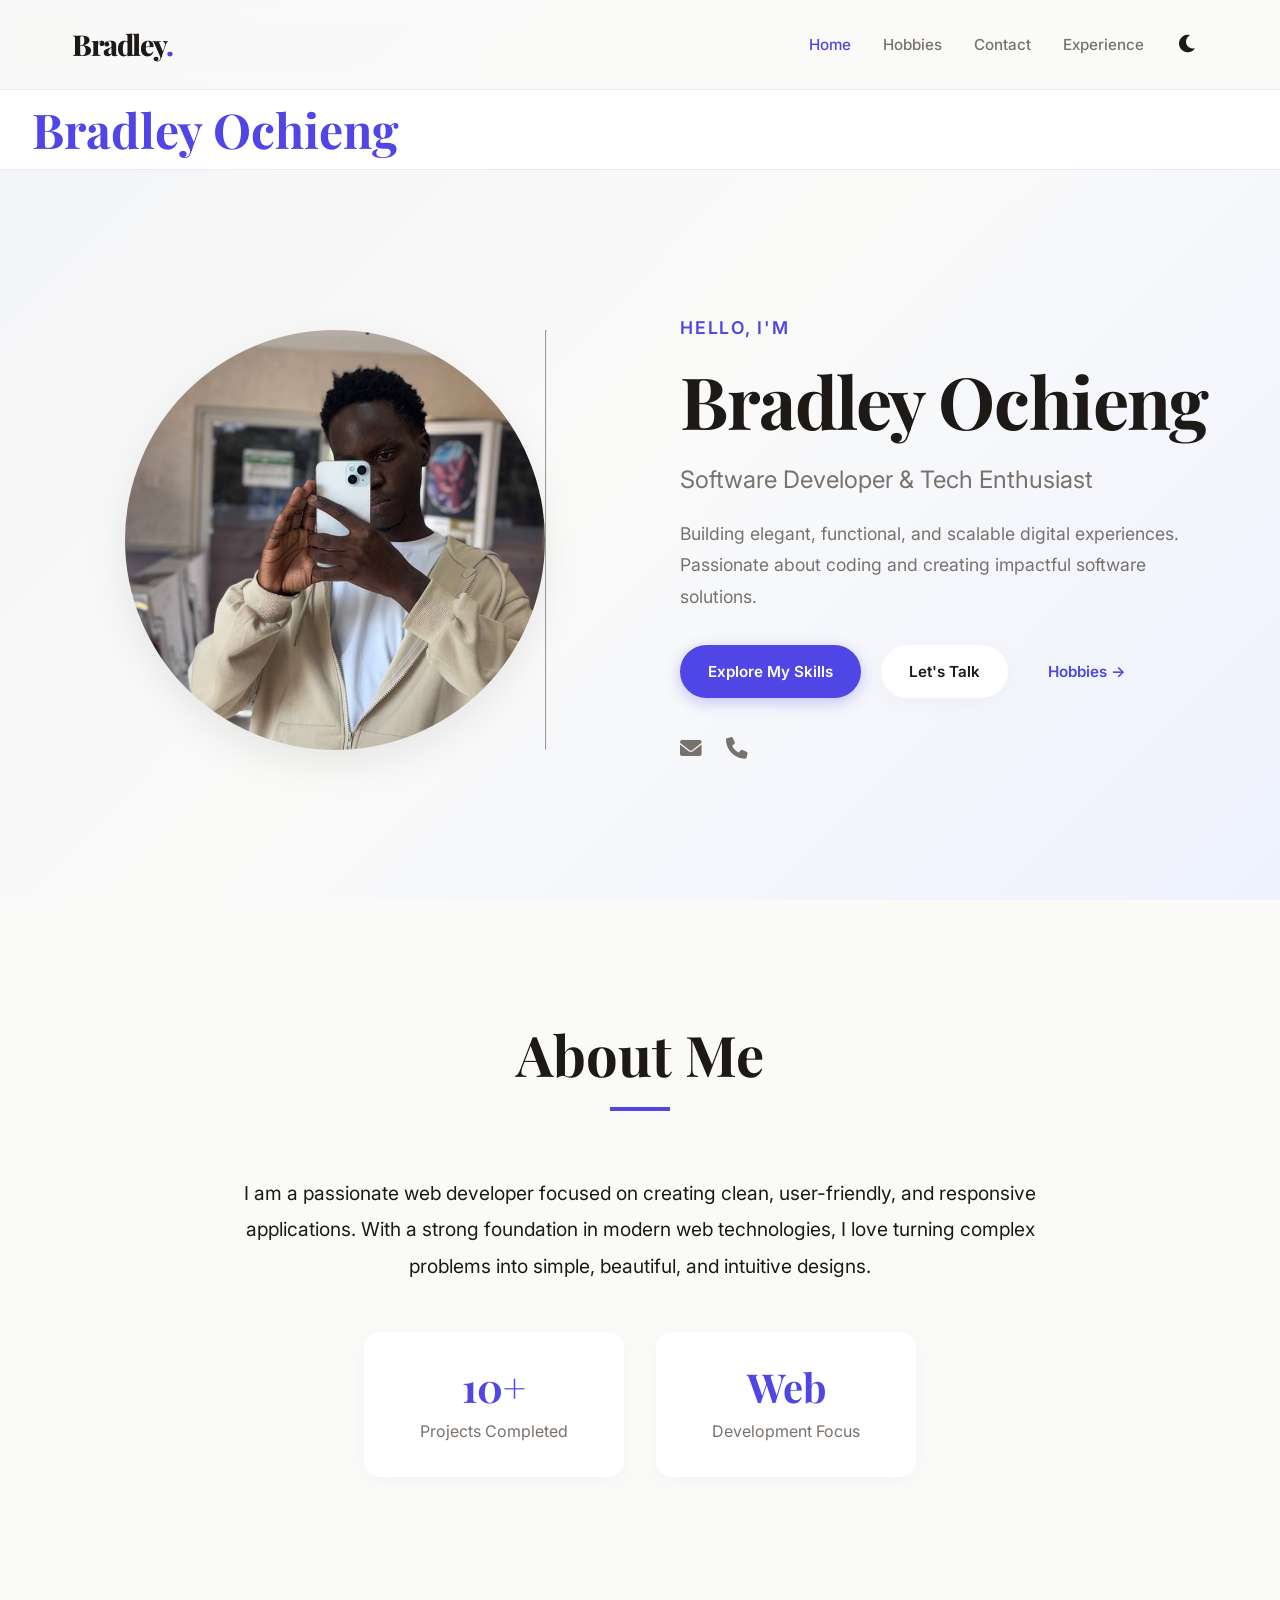
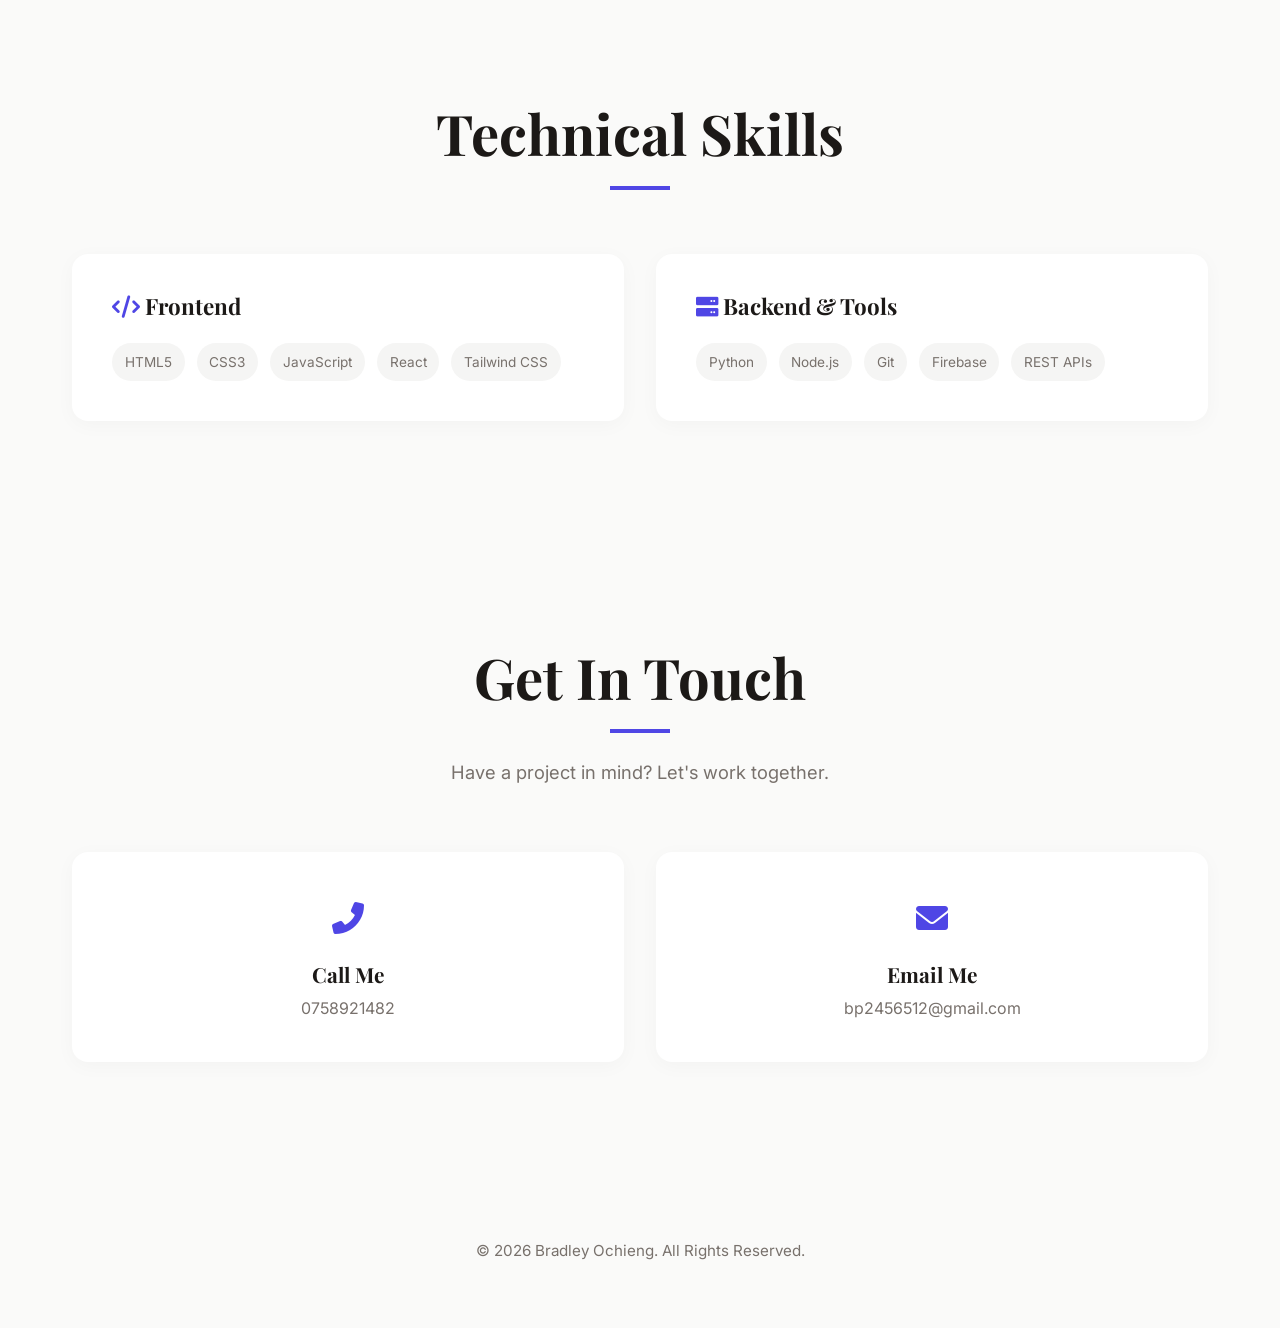
==== commit d30e3c53: "Add dedicated portfolio navigation" ====
--- a/index.html
+++ b/index.html
@@ -12,14 +12,13 @@
 <body>
     <header>
         <nav>
-            <div class="logo"><a href="#home">Bradley</a></div>
+            <div class="logo"><a href="index.html">Bradley</a></div>
             <button class="menu-button" aria-label="Toggle navigation menu" aria-expanded="false">☰</button>
-            <ul class="nav-links">
-                <li><a href="#home">Home</a></li>
-                <li><a href="#about">About</a></li>
-                <li><a href="#skills">Skills</a></li>
-                <li><a href="#contact">Contact</a></li>
+            <ul class="nav-links" aria-label="Primary navigation">
+                <li><a href="index.html" class="active" aria-current="page">Home</a></li>
                 <li><a href="hobbies.html">Hobbies</a></li>
+                <li><a href="contact.html">Contact</a></li>
+                <li><a href="experience.html">Experience</a></li>
             </ul>
             <button id="theme-toggle" class="theme-toggle" aria-label="Toggle dark mode"><span class="theme-icon"><i class="fas fa-moon"></i></span></button>
         </nav>
@@ -42,7 +41,7 @@
                     <a href="tel:0758921482" aria-label="Call Bradley"><i class="fas fa-phone"></i></a>
                 </div>
             </div>
-            <div class="hero-image"><img src="brad.jpeg" alt="Bradley Ochieng"></div>
+            <div class="hero-image"><img src="brad.jpeg" alt="Bradley Ochieng"><hr class="profile-divider" aria-hidden="true"></div>
         </section>
         <section id="about" class="about">
             <div class="section-header"><h2>About Me</h2></div>
--- a/style.css
+++ b/style.css
@@ -1,132 +1,10 @@
 @import url('https://fonts.googleapis.com/css2?family=Inter:wght@400;500;600;700&family=Playfair+Display:wght@600;700;800&display=swap');
 
-:root {
-    --primary: #2563eb;
-    --primary-dark: #1d4ed8;
-    --primary-light: #dbeafe;
-    --background: #f8fafc;
-    --background-grad: linear-gradient(135deg, #f8fafc 0%, #eff6ff 100%);
-    --surface: #ffffff;
-    --surface-light: #f1f5f9;
-    --text: #172033;
-    --text-muted: #5b677a;
-    --footer: #166534;
-    --footer-dark: #14532d;
-    --footer-text: #ffffff;
-    --shadow-sm: 0 3px 12px rgba(15, 23, 42, .06);
-    --shadow-md: 0 8px 24px rgba(15, 23, 42, .09);
-    --shadow-lg: 0 14px 32px rgba(15, 23, 42, .12);
-    --radius: 12px;
-}
-
-[data-theme="dark"] {
-    --background: #101827;
-    --background-grad: linear-gradient(135deg, #101827 0%, #172033 100%);
-    --surface: #1e293b;
-    --surface-light: #293548;
-    --text: #f8fafc;
-    --text-muted: #cbd5e1;
-    --primary: #93c5fd;
-    --primary-dark: #bfdbfe;
-    --primary-light: #1e3a5f;
-    --footer: #14532d;
-    --footer-dark: #0f3d22;
-    --shadow-sm: 0 3px 12px rgba(0, 0, 0, .24);
-    --shadow-md: 0 8px 24px rgba(0, 0, 0, .32);
-    --shadow-lg: 0 14px 32px rgba(0, 0, 0, .4);
-}
-
-* { margin: 0; padding: 0; box-sizing: border-box; }
-html { scroll-behavior: smooth; scroll-padding-top: 90px; }
-body { font-family: Inter, sans-serif; background-color: var(--background); background-image: var(--background-grad); background-attachment: fixed; color: var(--text); line-height: 1.7; }
-img { max-width: 100%; display: block; }
-a { text-decoration: none; color: inherit; }
-ul { list-style: none; }
-h1, h2, h3 { font-family: 'Playfair Display', serif; line-height: 1.15; color: var(--text); }
-
-header { position: sticky; top: 0; z-index: 1000; background-color: rgba(248, 250, 252, .94); border-bottom: 1px solid #e2e8f0; backdrop-filter: blur(10px); }
-[data-theme="dark"] header { background-color: rgba(16, 24, 39, .94); border-color: #334155; }
-nav { max-width: 1120px; margin: 0 auto; padding: 1.1rem 2rem; display: flex; align-items: center; gap: 1.5rem; }
-.logo { margin-right: auto; }
-.logo a { font-family: 'Playfair Display', serif; font-size: 1.7rem; font-weight: 800; letter-spacing: -.04em; }
-.logo a::after { content: "."; color: var(--primary); }
-.nav-links { display: flex; align-items: center; gap: 1.6rem; }
-.nav-links a { font-size: .92rem; font-weight: 600; color: var(--text-muted); }
-.nav-links a:hover, .nav-links a.active { color: var(--primary); }
-.theme-toggle, .menu-button { background: transparent; border: 0; color: var(--text); font-size: 1.2rem; cursor: pointer; width: 40px; height: 40px; }
-.menu-button { display: none; font-size: 1.5rem; }
-.site-name-banner { overflow: hidden; white-space: nowrap; padding: .65rem 0; background: var(--surface); border-bottom: 1px solid #dbeafe; }
-.site-name-banner p { display: inline-block; font-family: 'Playfair Display', serif; font-size: 2.3rem; font-weight: 700; line-height: 1.15; color: var(--primary); animation: name-slide 10s ease-in-out infinite alternate; }
-@keyframes name-slide { from { transform: translateX(0); } to { transform: translateX(calc(100vw - 100%)); } }
-
-section { max-width: 1120px; margin: 0 auto; padding: 6rem 2rem; }
-.section-header { text-align: center; margin-bottom: 3.25rem; }
-.section-header h1, .section-header h2 { font-size: clamp(2.25rem, 5vw, 3.25rem); }
-.section-header h1::after, .section-header h2::after { content: ""; display: block; width: 52px; height: 3px; background: var(--primary); margin: 18px auto 0; }
-.section-header p { margin-top: 1.25rem; color: var(--text-muted); font-size: 1.05rem; }
-.hero { display: flex; flex-direction: row-reverse; align-items: center; justify-content: space-between; gap: 4rem; min-height: calc(100vh - 150px); }
-.hero-content { flex: 1; max-width: 580px; }
-.greeting { font-size: .9rem; font-weight: 700; color: var(--primary); margin-bottom: .8rem; letter-spacing: .12em; text-transform: uppercase; }
-.hero h1 { font-size: clamp(3rem, 6vw, 4.25rem); letter-spacing: -.02em; margin-bottom: 1.2rem; }
-.hero h2 { font-family: Inter, sans-serif; font-size: clamp(1.1rem, 2.5vw, 1.4rem); font-weight: 500; color: var(--text-muted); margin-bottom: 1.25rem; }
-.summary { font-size: 1.05rem; color: var(--text-muted); margin-bottom: 2rem; line-height: 1.8; }
-.hero-buttons { display: flex; flex-wrap: wrap; gap: 1rem; align-items: center; margin-bottom: 1.75rem; }
-.btn { display: inline-flex; align-items: center; justify-content: center; padding: 12px 22px; border-radius: 8px; font-weight: 600; font-size: .92rem; transition: background-color .2s, color .2s, transform .2s; }
-.btn:hover { transform: translateY(-1px); }
-.btn-primary { background: var(--primary); color: #ffffff; box-shadow: 0 3px 10px rgba(37, 99, 235, .2); }
-.btn-primary:hover { background: var(--primary-dark); }
-.btn-outline { background: var(--surface); color: var(--text); border: 1px solid #cbd5e1; }
-.btn-text { color: var(--primary); padding: 12px 8px; }
-.social-links-hero { display: flex; gap: 1.25rem; font-size: 1.25rem; color: var(--text-muted); }
-.social-links-hero a:hover { color: var(--primary); }
-.hero-image { flex: 1; display: flex; justify-content: center; }
-.hero-image img { width: 100%; max-width: 390px; aspect-ratio: 1; object-fit: cover; border-radius: 16px; box-shadow: var(--shadow-lg); }
-
-.about-content { max-width: 800px; margin: 0 auto 2.5rem; text-align: center; font-size: 1.1rem; line-height: 1.85; }
-.about-stats { display: grid; grid-template-columns: repeat(2, minmax(0, 260px)); justify-content: center; gap: 1.5rem; }
-.stat-item, .skill-category, .contact-card { background: var(--surface); border: 1px solid rgba(148, 163, 184, .25); border-radius: var(--radius); box-shadow: var(--shadow-sm); }
-.stat-item { padding: 1.75rem; text-align: center; }
-.stat-item h3 { font-size: 2.25rem; color: var(--primary); margin-bottom: .35rem; }
-.stat-item p { color: var(--text-muted); }
-.skills-grid, .contact-cards { display: grid; gap: 1.5rem; }
-.skills-grid { grid-template-columns: repeat(auto-fit, minmax(280px, 1fr)); }
-.skill-category { padding: 2rem; }
-.skill-category h3 { font-size: 1.35rem; margin-bottom: 1.25rem; }
-.skill-category h3 i { color: var(--primary); }
-.skill-tags { display: flex; flex-wrap: wrap; gap: .65rem; }
-.skill-tags span { padding: .4rem .75rem; border-radius: 999px; background: var(--surface-light); color: var(--text-muted); font-size: .85rem; }
-.contact-cards { grid-template-columns: repeat(auto-fit, minmax(220px, 1fr)); max-width: 600px; margin: 0 auto; }
-.contact-card { padding: 2rem; text-align: center; }
-.contact-card .icon { font-size: 1.8rem; color: var(--primary); margin-bottom: .9rem; }
-.contact-card h3 { margin-bottom: .45rem; font-size: 1.25rem; }
-.contact-card a { color: var(--text-muted); overflow-wrap: anywhere; }
-.contact-card a:hover { color: var(--primary); }
-
-footer { padding: 2.75rem 2rem; background: var(--footer); color: var(--footer-text); }
-.footer-bottom { max-width: 1120px; margin: 0 auto; text-align: center; font-size: .92rem; }
-.hobbies-page { background-color: #eaf6ff; background-image: none; }
-.hobbies-content { max-width: 760px; margin: 0 auto; padding: 2.5rem; background: rgba(255, 255, 255, .86); border: 1px solid #cfe7fa; border-radius: var(--radius); box-shadow: var(--shadow-sm); }
-[data-theme="dark"] .hobbies-content { background: rgba(30, 41, 59, .94); border-color: #475569; }
-.hobbies-content h2 { margin-top: 2rem; font-size: 1.5rem; }
-.hobbies-content h2:first-child { margin-top: 0; }
-.hobby-list { margin: 1rem 0 0; padding-left: 1.5rem; }
-.hobby-list li { margin-bottom: .85rem; }
-.hobby-list-ordered { list-style: decimal; }
-.hobby-list-unordered { list-style: disc; }
-.suggestion-label, .hobby-note { color: var(--text-muted); font-family: Inter, sans-serif; font-size: .95rem; }
-.hobby-note { margin-top: .75rem; }
-
-@media (prefers-reduced-motion: reduce) { html { scroll-behavior: auto; } .site-name-banner p, .btn { animation: none; transition: none; } }
-@media (max-width: 768px) {
-    nav { padding: 1rem 1.5rem; gap: .5rem; }
-    .menu-button { display: block; order: 3; }
-    .theme-toggle { order: 2; }
-    .nav-links { position: fixed; top: 70px; left: 0; width: 100%; background: var(--surface); flex-direction: column; align-items: center; padding: 2rem; gap: 1.35rem; box-shadow: var(--shadow-md); display: none; z-index: 999; }
-    .nav-links.active { display: flex; }
-    .hero { flex-direction: column-reverse; text-align: center; gap: 2.5rem; padding-top: 3rem; }
-    .hero-buttons, .social-links-hero { justify-content: center; }
-    .about-stats { grid-template-columns: 1fr; }
-    .site-name-banner p { font-size: 2rem; }
-    .hobbies-content { padding: 1.75rem; }
-}
-@media (max-width: 480px) { section { padding: 4rem 1.5rem; } .hero-image img { max-width: 260px; } .skill-category, .contact-card { padding: 1.5rem; } }
+:root { --primary:#4F46E5; --primary-dark:#3730A3; --primary-light:#818CF8; --background:#FAFAF9; --background-grad:linear-gradient(135deg,#F3F4F6 0%,#FAFAF9 50%,#EEF2FF 100%); --surface:#fff; --surface-light:#F5F5F4; --text:#1C1917; --text-muted:#78716C; --shadow-sm:0 4px 20px rgba(0,0,0,.03); --shadow-md:0 8px 30px rgba(0,0,0,.06); --shadow-lg:0 15px 40px rgba(0,0,0,.08); --radius:16px; }
+[data-theme="dark"] { --background:#09090B; --background-grad:linear-gradient(135deg,#18181B 0%,#09090B 50%,#1E1B4B 100%); --surface:#18181B; --surface-light:#27272A; --text:#FAFAFA; --text-muted:#A1A1AA; --shadow-sm:0 4px 20px rgba(0,0,0,.4); --shadow-md:0 8px 30px rgba(0,0,0,.6); --shadow-lg:0 15px 40px rgba(0,0,0,.8); }
+*{margin:0;padding:0;box-sizing:border-box} html{scroll-behavior:smooth;scroll-padding-top:90px} body{font-family:Inter,sans-serif;background-color:var(--background);background-image:var(--background-grad);background-attachment:fixed;color:var(--text);line-height:1.7} img{max-width:100%;display:block} a{text-decoration:none;color:inherit} ul{list-style:none} h1,h2,h3{font-family:'Playfair Display',serif;line-height:1.15;color:var(--text)}
+header{position:sticky;top:0;z-index:1000;background-color:rgba(250,250,249,.9);backdrop-filter:blur(10px)} [data-theme="dark"] header{background-color:rgba(9,9,11,.9)} nav{max-width:1200px;margin:0 auto;padding:1.25rem 2rem;display:flex;align-items:center;gap:1.5rem}.logo{margin-right:auto}.logo a{font-family:'Playfair Display',serif;font-size:1.8rem;font-weight:800;letter-spacing:-.05em}.logo a::after{content:".";color:var(--primary)}.nav-links{display:flex;align-items:center;gap:2rem}.nav-links a{font-size:.95rem;font-weight:500;color:var(--text-muted)}.nav-links a:hover,.nav-links a.active{color:var(--primary)}.theme-toggle,.menu-button{background:transparent;border:0;color:var(--text);font-size:1.25rem;cursor:pointer;width:40px;height:40px}.menu-button{display:none;font-size:1.5rem}.site-name-banner{padding:.75rem 2rem;background:var(--surface);border-top:1px solid rgba(79,70,229,.12);border-bottom:1px solid rgba(79,70,229,.12)}.site-name-banner p{margin:0;font-family:'Playfair Display',serif;font-size:clamp(1.75rem,7vw,48px);font-weight:700;line-height:1.15;color:var(--primary);white-space:normal;overflow-wrap:normal;animation:none}
+section{max-width:1200px;margin:0 auto;padding:7rem 2rem}.section-header{text-align:center;margin-bottom:4rem}.section-header h2{font-size:clamp(2.5rem,5vw,3.5rem)}.section-header h2::after{content:"";display:block;width:60px;height:4px;background:var(--primary);margin:20px auto 0}.section-header p{margin-top:1.5rem;color:var(--text-muted);font-size:1.15rem}.hero{display:flex;flex-direction:row-reverse;align-items:center;justify-content:space-between;gap:5rem;min-height:calc(100vh - 160px)}.hero-content{flex:1;max-width:600px}.greeting{font-size:1.1rem;font-weight:600;color:var(--primary);margin-bottom:1rem;letter-spacing:.1em;text-transform:uppercase}.hero h1{font-size:clamp(3rem,6vw,4.5rem);letter-spacing:-.02em;margin-bottom:1.5rem}.hero h2{font-family:Inter,sans-serif;font-size:clamp(1.2rem,2.5vw,1.5rem);font-weight:400;color:var(--text-muted);margin-bottom:1.5rem}.summary{font-size:1.1rem;color:var(--text-muted);margin-bottom:2rem;line-height:1.8}.hero-buttons{display:flex;flex-wrap:wrap;gap:1.25rem;align-items:center;margin-bottom:2rem}.btn{display:inline-flex;align-items:center;justify-content:center;padding:14px 28px;border-radius:999px;font-weight:600;font-size:.95rem}.btn-primary{background:var(--primary);color:#fff;box-shadow:0 4px 15px rgba(79,70,229,.3)}.btn-primary:hover{background:var(--primary-dark)}.btn-outline{background:var(--surface);color:var(--text);box-shadow:var(--shadow-sm)}.btn-text{color:var(--primary);padding:14px 20px}.social-links-hero{display:flex;gap:1.5rem;font-size:1.35rem;color:var(--text-muted)}.social-links-hero a:hover{color:var(--primary)}.hero-image{flex:1;display:flex;justify-content:center}.hero-image img{width:100%;max-width:420px;aspect-ratio:1;object-fit:cover;border-radius:999px;box-shadow:var(--shadow-lg)}
+.about-content{max-width:800px;margin:0 auto 3rem;text-align:center;font-size:1.2rem;line-height:1.9}.about-stats{display:grid;grid-template-columns:repeat(2,minmax(0,260px));justify-content:center;gap:2rem}.stat-item,.skill-category,.project-card,.contact-card{background:var(--surface);border-radius:var(--radius);box-shadow:var(--shadow-sm)}.stat-item{padding:2rem;text-align:center}.stat-item h3{font-size:2.5rem;color:var(--primary);margin-bottom:.5rem}.stat-item p,.project-content p{color:var(--text-muted)}.skills-grid,.project-grid,.contact-cards{display:grid;gap:2rem}.skills-grid{grid-template-columns:repeat(auto-fit,minmax(280px,1fr))}.skill-category{padding:2.5rem}.skill-category h3{font-size:1.4rem;margin-bottom:1.5rem}.skill-category h3 i{color:var(--primary)}.skill-tags,.tech-stack{display:flex;flex-wrap:wrap;gap:.75rem}.skill-tags span,.tech-stack span{padding:.45rem .8rem;border-radius:999px;background:var(--surface-light);color:var(--text-muted);font-size:.85rem}.project-grid{grid-template-columns:repeat(auto-fit,minmax(280px,1fr));gap:3rem}.project-card{overflow:hidden;transition:transform .2s}.project-card:hover{transform:translateY(-5px)}.project-content{padding:2.5rem;min-height:100%;display:flex;flex-direction:column}.project-content h3{font-size:1.8rem;margin-bottom:1rem}.project-content p{margin-bottom:2rem}.tech-stack{margin-bottom:2rem}.project-link{color:var(--primary);font-weight:600;margin-top:auto}.contact-cards{grid-template-columns:repeat(auto-fit,minmax(220px,1fr))}.contact-card{padding:2.5rem;text-align:center}.contact-card .icon{font-size:2rem;color:var(--primary);margin-bottom:1rem}.contact-card h3{margin-bottom:.5rem;font-size:1.3rem}.contact-card a{color:var(--text-muted);overflow-wrap:anywhere}.contact-card a:hover{color:var(--primary)}
+footer{padding:4rem 2rem}.footer-bottom{max-width:1200px;margin:0 auto;text-align:center;color:var(--text-muted);font-size:.95rem}.hobbies-page{background-color:#eaf6ff;background-image:none}.hobbies-content{max-width:760px;margin:0 auto;padding:2.5rem;background:rgba(255,255,255,.78);border-radius:var(--radius);box-shadow:var(--shadow-sm)}[data-theme="dark"] .hobbies-content{background:rgba(24,24,27,.9)}.hobbies-content h2{margin-top:2rem;font-size:1.5rem}.hobbies-content h2:first-child{margin-top:0}.hobby-list{margin:1rem 0 0;padding-left:1.5rem}.hobby-list li{margin-bottom:.85rem}.hobby-list-ordered{list-style:decimal}.hobby-list-unordered{list-style:disc}.suggestion-label,.hobby-note{color:var(--text-muted);font-family:Inter,sans-serif;font-size:.95rem}.hobby-note{margin-top:.75rem}
+@media (prefers-reduced-motion:reduce){html{scroll-behavior:auto}.site-name-banner p{animation:none}.project-card{transition:none}}@media (max-width:768px){nav{padding:1rem 1.5rem;gap:.5rem}.menu-button{display:block;order:3}.theme-toggle{order:2}.nav-links{position:fixed;top:73px;left:0;width:100%;background:var(--surface);flex-direction:column;align-items:center;padding:2.5rem 2rem;gap:1.5rem;box-shadow:var(--shadow-md);display:none;z-index:999}.nav-links.active{display:flex}.hero{flex-direction:column-reverse;text-align:center;gap:2.5rem;padding-top:3rem}.hero-buttons,.social-links-hero{justify-content:center}.about-stats{grid-template-columns:1fr}.site-name-banner p{font-size:clamp(1.5rem,7vw,2rem)}.hobbies-content{padding:1.75rem}}@media (max-width:480px){section{padding:4rem 1.5rem}.hero-image img{max-width:260px}.skill-category,.project-content,.contact-card{padding:1.5rem}}
